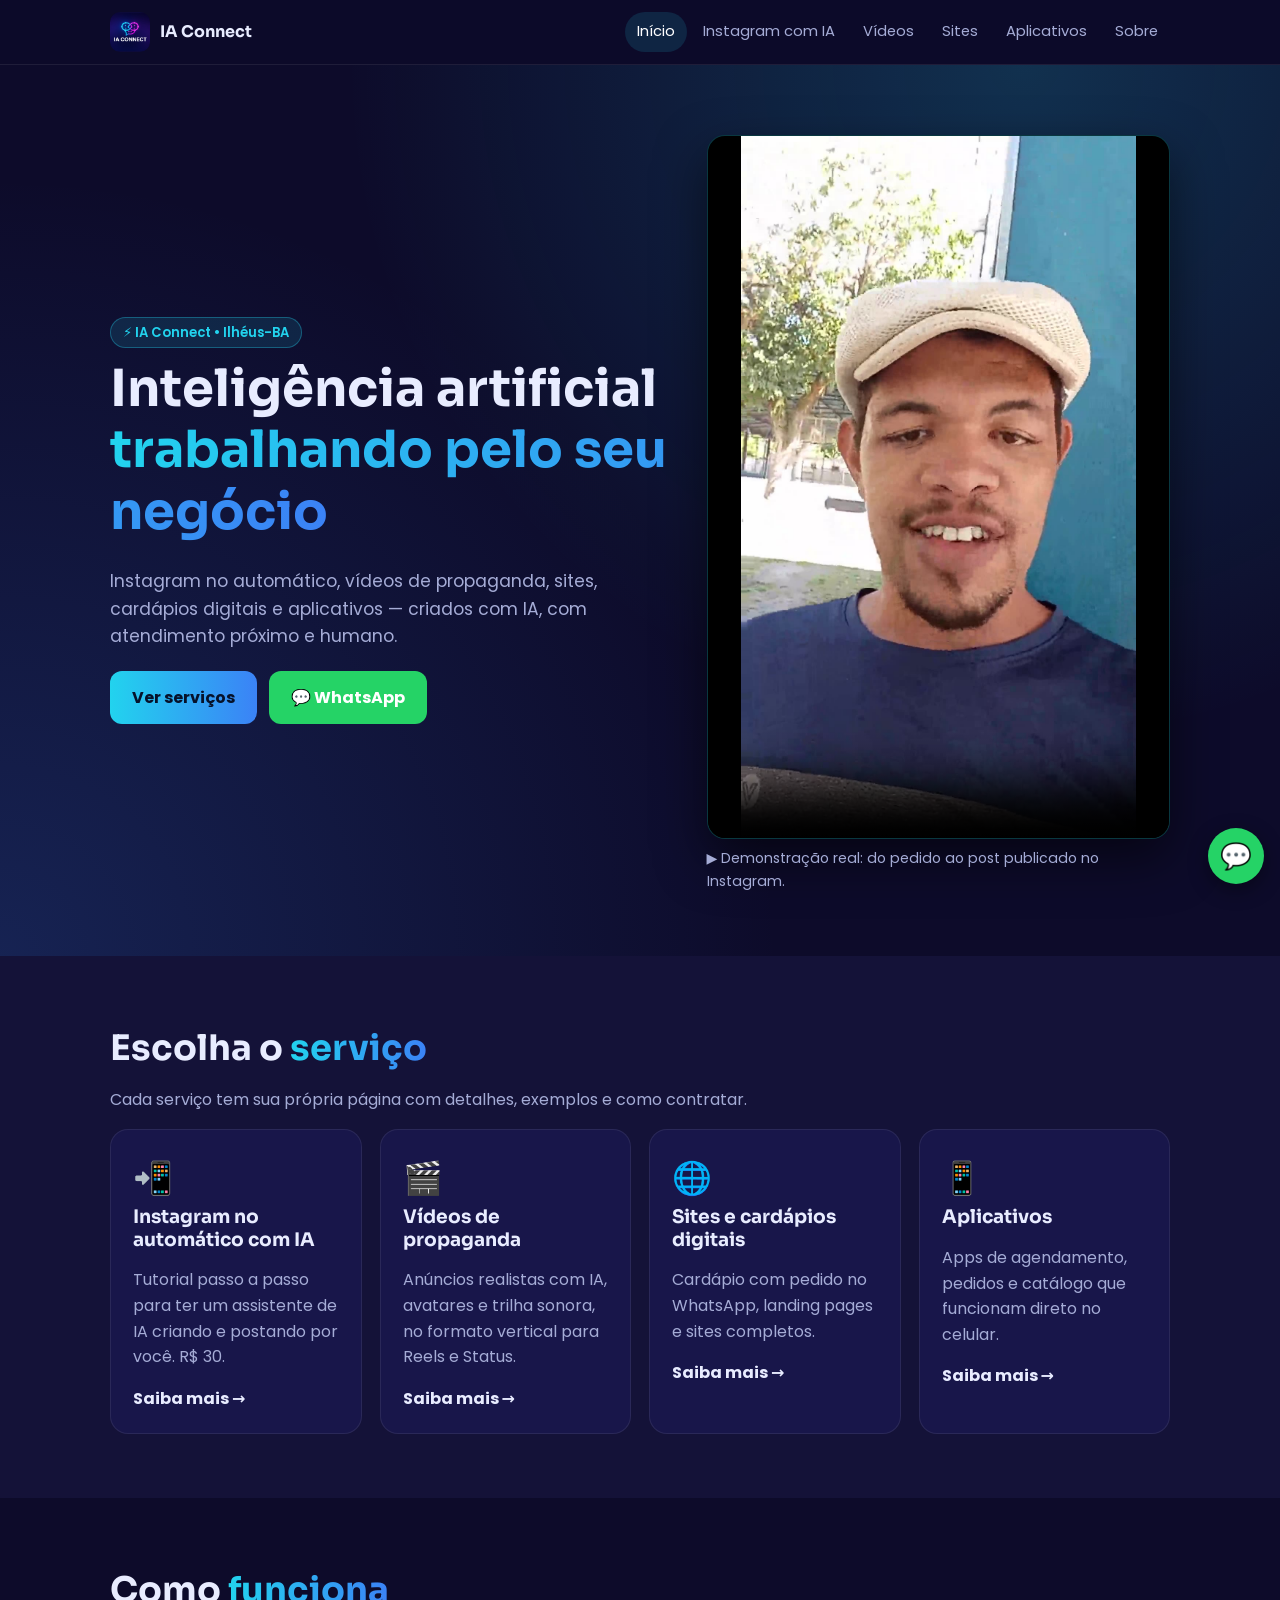
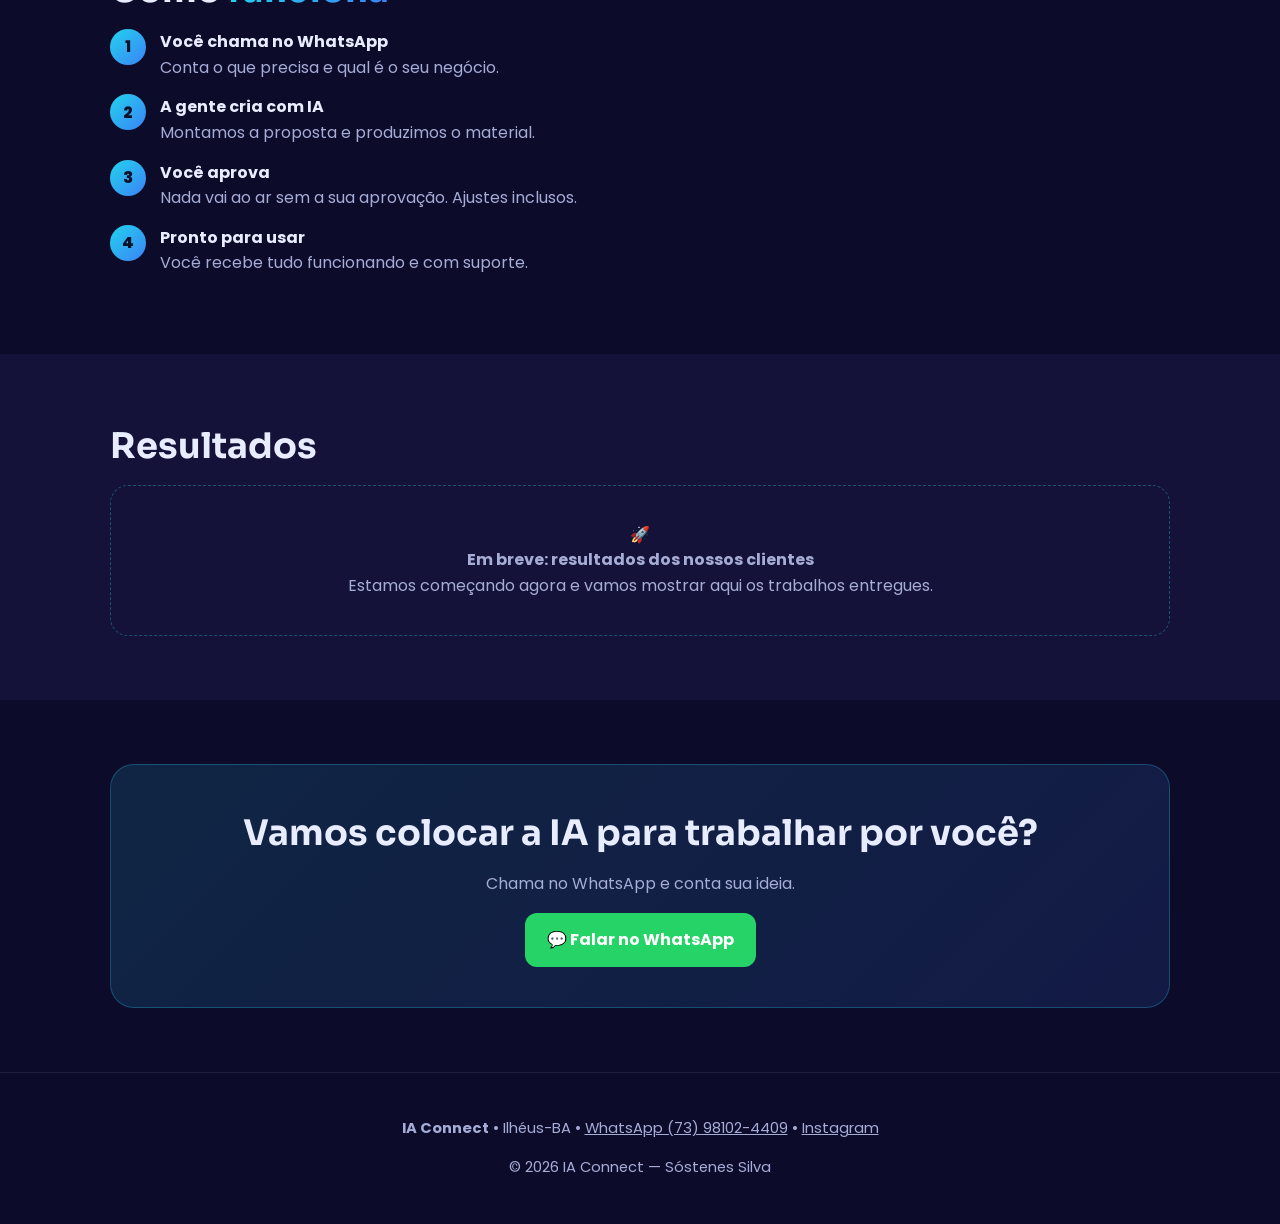
==== index.html @ 1a834c12 "Site IA Connect" ====
<!doctype html><html lang="pt-BR"><head><meta charset="utf-8"><meta name="viewport" content="width=device-width,initial-scale=1">
<title>Inteligência artificial para o seu negócio | IA Connect</title><meta name="description" content="IA Connect: Instagram com IA, vídeos de propaganda, sites, cardápios digitais e aplicativos. Ilhéus-BA."><meta name="theme-color" content="#0d0b2a">
<meta property="og:title" content="Inteligência artificial para o seu negócio | IA Connect"><meta property="og:description" content="IA Connect: Instagram com IA, vídeos de propaganda, sites, cardápios digitais e aplicativos. Ilhéus-BA."><meta property="og:image" content="images/logo.png">
<link rel="icon" href="images/favicon.png"><link rel="preconnect" href="https://fonts.googleapis.com"><link rel="preconnect" href="https://fonts.gstatic.com" crossorigin>
<link href="https://fonts.googleapis.com/css2?family=Poppins:wght@400;600;700;800&family=Sora:wght@600;700;800&display=swap" rel="stylesheet"><link rel="stylesheet" href="style.css"></head><body>
<header><div class="wrap nav"><a class="brand" href="index.html"><img src="images/logo.png" alt="IA Connect">IA Connect</a>
<button class="burger" aria-label="Menu">☰</button><nav class="menu"><a href="index.html">Início</a><a href="instagram-ia.html">Instagram com IA</a><a href="videos-propaganda.html">Vídeos</a><a href="criacao-sites.html">Sites</a><a href="aplicativos.html">Aplicativos</a><a href="sobre.html">Sobre</a></nav></div></header><main>
<section class="hero"><div class="wrap two"><div><span class="tag">⚡ IA Connect • Ilhéus-BA</span>
<h1>Inteligência artificial <span class="grad">trabalhando pelo seu negócio</span></h1>
<p class="lead">Instagram no automático, vídeos de propaganda, sites, cardápios digitais e aplicativos — criados com IA, com atendimento próximo e humano.</p>
<div class="btns"><a class="btn btn-p" href="#servicos">Ver serviços</a><a class="btn btn-w" href="https://wa.me/5573981024409?text=Ol%C3%A1%21%20Vim%20pelo%20site%20da%20IA%20Connect%20e%20quero%20saber%20mais.">💬 WhatsApp</a></div></div>
<div class="reveal"><div class="video"><video controls playsinline preload="metadata" poster="images/poster-demo.jpg"><source src="videos/demo-instagram.mp4" type="video/mp4"></video></div><p class="muted" style="font-size:.88rem;margin-top:8px">▶ Demonstração real: do pedido ao post publicado no Instagram.</p></div></div></section>
<section id="servicos" class="alt"><div class="wrap"><h2>Escolha o <span class="grad">serviço</span></h2><p class="muted">Cada serviço tem sua própria página com detalhes, exemplos e como contratar.</p><div class="grid">
<a class="card reveal" href="instagram-ia.html"><div class="ico">📲</div><h3>Instagram no automático com IA</h3><p class="muted">Tutorial passo a passo para ter um assistente de IA criando e postando por você. R$ 30.</p><b>Saiba mais →</b></a>
<a class="card reveal" href="videos-propaganda.html"><div class="ico">🎬</div><h3>Vídeos de propaganda</h3><p class="muted">Anúncios realistas com IA, avatares e trilha sonora, no formato vertical para Reels e Status.</p><b>Saiba mais →</b></a>
<a class="card reveal" href="criacao-sites.html"><div class="ico">🌐</div><h3>Sites e cardápios digitais</h3><p class="muted">Cardápio com pedido no WhatsApp, landing pages e sites completos.</p><b>Saiba mais →</b></a>
<a class="card reveal" href="aplicativos.html"><div class="ico">📱</div><h3>Aplicativos</h3><p class="muted">Apps de agendamento, pedidos e catálogo que funcionam direto no celular.</p><b>Saiba mais →</b></a>
</div></div></section>
<section><div class="wrap"><h2>Como <span class="grad">funciona</span></h2><div class="steps" style="max-width:640px">
<div class="step reveal"><div><b>Você chama no WhatsApp</b><br><span class="muted">Conta o que precisa e qual é o seu negócio.</span></div></div>
<div class="step reveal"><div><b>A gente cria com IA</b><br><span class="muted">Montamos a proposta e produzimos o material.</span></div></div>
<div class="step reveal"><div><b>Você aprova</b><br><span class="muted">Nada vai ao ar sem a sua aprovação. Ajustes inclusos.</span></div></div>
<div class="step reveal"><div><b>Pronto para usar</b><br><span class="muted">Você recebe tudo funcionando e com suporte.</span></div></div></div></div></section>
<section class="alt"><div class="wrap"><h2>Resultados</h2><div class="placeholder reveal">🚀<br><b>Em breve: resultados dos nossos clientes</b><br>Estamos começando agora e vamos mostrar aqui os trabalhos entregues.</div></div></section>
<section><div class="wrap"><div class="cta reveal"><h2>Vamos colocar a IA para trabalhar por você?</h2><p class="muted">Chama no WhatsApp e conta sua ideia.</p><a class="btn btn-w" href="https://wa.me/5573981024409?text=Ol%C3%A1%21%20Vim%20pelo%20site%20da%20IA%20Connect%20e%20quero%20saber%20mais.">💬 Falar no WhatsApp</a></div></div></section></main><footer><div class="wrap"><p><b>IA Connect</b> • Ilhéus-BA • <a href="https://wa.me/5573981024409?text=Ol%C3%A1%21%20Vim%20pelo%20site%20da%20IA%20Connect.">WhatsApp (73) 98102-4409</a> • <a href="https://www.instagram.com/sostenes_angel/">Instagram</a></p><p>© 2026 IA Connect — Sóstenes Silva</p></div></footer>
<a class="wa-float" href="https://wa.me/5573981024409?text=Ol%C3%A1%21%20Vim%20pelo%20site%20da%20IA%20Connect." aria-label="WhatsApp">💬</a><script src="main.js"></script></body></html>
---- style.css ----
:root{--bg:#0d0b2a;--bg2:#141238;--card:#18164a;--cy:#22d3ee;--bl:#3b82f6;--tx:#e8ecff;--mu:#a5acd6;--wa:#25d366}
*{box-sizing:border-box}html{scroll-behavior:smooth}
body{margin:0;font-family:'Poppins',system-ui,sans-serif;background:var(--bg);color:var(--tx);line-height:1.6}
a{color:var(--cy)}img,video{max-width:100%;display:block}
h1,h2,h3{font-family:'Sora','Poppins',sans-serif;line-height:1.2;margin:.2em 0 .5em}
h1{font-size:clamp(1.9rem,6vw,3.2rem)}h2{font-size:clamp(1.5rem,4.5vw,2.2rem)}
.grad{background:linear-gradient(90deg,var(--cy),var(--bl));-webkit-background-clip:text;background-clip:text;color:transparent}
.wrap{max-width:1100px;margin:auto;padding:0 20px}
header{position:sticky;top:0;z-index:50;background:rgba(13,11,42,.88);backdrop-filter:blur(10px);border-bottom:1px solid #ffffff14}
.nav{display:flex;align-items:center;justify-content:space-between;height:64px}
.brand{display:flex;align-items:center;gap:10px;font-weight:700;color:var(--tx);text-decoration:none;font-family:Sora}
.brand img{width:40px;height:40px;border-radius:10px;object-fit:cover}
.menu{display:flex;gap:4px}.menu a{color:var(--mu);text-decoration:none;padding:8px 12px;border-radius:999px;font-size:.92rem}
.menu a:hover,.menu a.on{color:#fff;background:#22d3ee22}
.burger{display:none;background:none;border:0;color:#fff;font-size:1.7rem;cursor:pointer}
@media(max-width:860px){.burger{display:block}.menu{position:absolute;top:64px;left:0;right:0;flex-direction:column;background:var(--bg2);padding:10px 20px 20px;display:none;border-bottom:1px solid #ffffff1a}.menu.open{display:flex}.menu a{padding:12px}}
section{padding:64px 0}.alt{background:var(--bg2)}
.hero{padding:70px 0 50px;background:radial-gradient(circle at 80% 0,#22d3ee30,transparent 50%),radial-gradient(circle at 0 100%,#3b82f633,transparent 50%)}
.tag{display:inline-block;background:#22d3ee1f;color:var(--cy);border:1px solid #22d3ee55;padding:4px 12px;border-radius:999px;font-size:.82rem;font-weight:600}
.lead{color:var(--mu);font-size:1.08rem;max-width:640px}
.btn{display:inline-flex;align-items:center;justify-content:center;gap:8px;padding:14px 22px;border-radius:12px;font-weight:700;text-decoration:none;border:0;cursor:pointer;font-size:1rem;font-family:inherit}
.btn-p{background:linear-gradient(90deg,var(--cy),var(--bl));color:#06122a}.btn-w{background:var(--wa);color:#fff}.btn-o{border:1px solid #22d3ee77;color:var(--cy);background:transparent}
.btns{display:flex;flex-wrap:wrap;gap:12px;margin-top:20px}.full{width:100%}
.grid{display:grid;gap:18px;grid-template-columns:repeat(auto-fit,minmax(240px,1fr))}
.card{background:var(--card);border:1px solid #ffffff14;border-radius:18px;padding:22px;transition:.25s}
a.card{color:var(--tx);text-decoration:none;display:block}a.card:hover{transform:translateY(-4px);border-color:#22d3ee88;box-shadow:0 10px 30px #22d3ee22}
.ico{font-size:2rem}.muted{color:var(--mu)}.price{font-size:2rem;font-weight:800;color:var(--cy)}
.steps{counter-reset:s}.step{display:flex;gap:14px;align-items:flex-start;margin:14px 0}
.step::before{counter-increment:s;content:counter(s);flex:0 0 36px;height:36px;border-radius:50%;display:grid;place-items:center;font-weight:800;background:linear-gradient(135deg,var(--cy),var(--bl));color:#06122a}
.video{border-radius:18px;overflow:hidden;border:1px solid #22d3ee44;box-shadow:0 20px 50px #0008;background:#000}
.video video{width:100%;max-height:78vh;margin:auto}
.two{display:grid;gap:30px;align-items:center;grid-template-columns:1fr}@media(min-width:860px){.two{grid-template-columns:1.1fr .9fr}}
ul.check{list-style:none;padding:0}ul.check li{padding:6px 0 6px 30px;position:relative}ul.check li::before{content:"✓";position:absolute;left:0;color:var(--cy);font-weight:800}
.pixcode{background:#0a0920;border:1px dashed #22d3ee66;border-radius:10px;padding:12px;font-size:.78rem;word-break:break-all;user-select:all;margin:10px 0}
.qr{width:220px;background:#fff;padding:8px;border-radius:12px;margin:10px auto}
details{background:var(--card);border:1px solid #ffffff14;border-radius:14px;padding:14px 18px;margin:10px 0}summary{cursor:pointer;font-weight:600}
.shot{border-radius:14px;border:1px solid #ffffff22;aspect-ratio:9/16;object-fit:cover;object-position:top;width:100%}
.placeholder{text-align:center;border:1px dashed #22d3ee55;border-radius:18px;padding:36px 20px;color:var(--mu)}
.photo{border-radius:24px;aspect-ratio:4/5;object-fit:cover;width:100%;max-width:420px;border:2px solid #22d3ee66;box-shadow:0 0 40px #22d3ee33}
.cta{text-align:center;background:linear-gradient(135deg,#22d3ee22,#3b82f622);border:1px solid #22d3ee44;border-radius:24px;padding:40px 20px}
footer{border-top:1px solid #ffffff14;padding:30px 0;text-align:center;color:var(--mu);font-size:.92rem}footer a{color:var(--mu)}
.wa-float{position:fixed;right:16px;bottom:16px;width:56px;height:56px;border-radius:50%;background:var(--wa);display:grid;place-items:center;font-size:1.6rem;text-decoration:none;box-shadow:0 6px 20px #0006;z-index:60}
.reveal{opacity:0;transform:translateY(20px);transition:.6s}.reveal.in{opacity:1;transform:none}
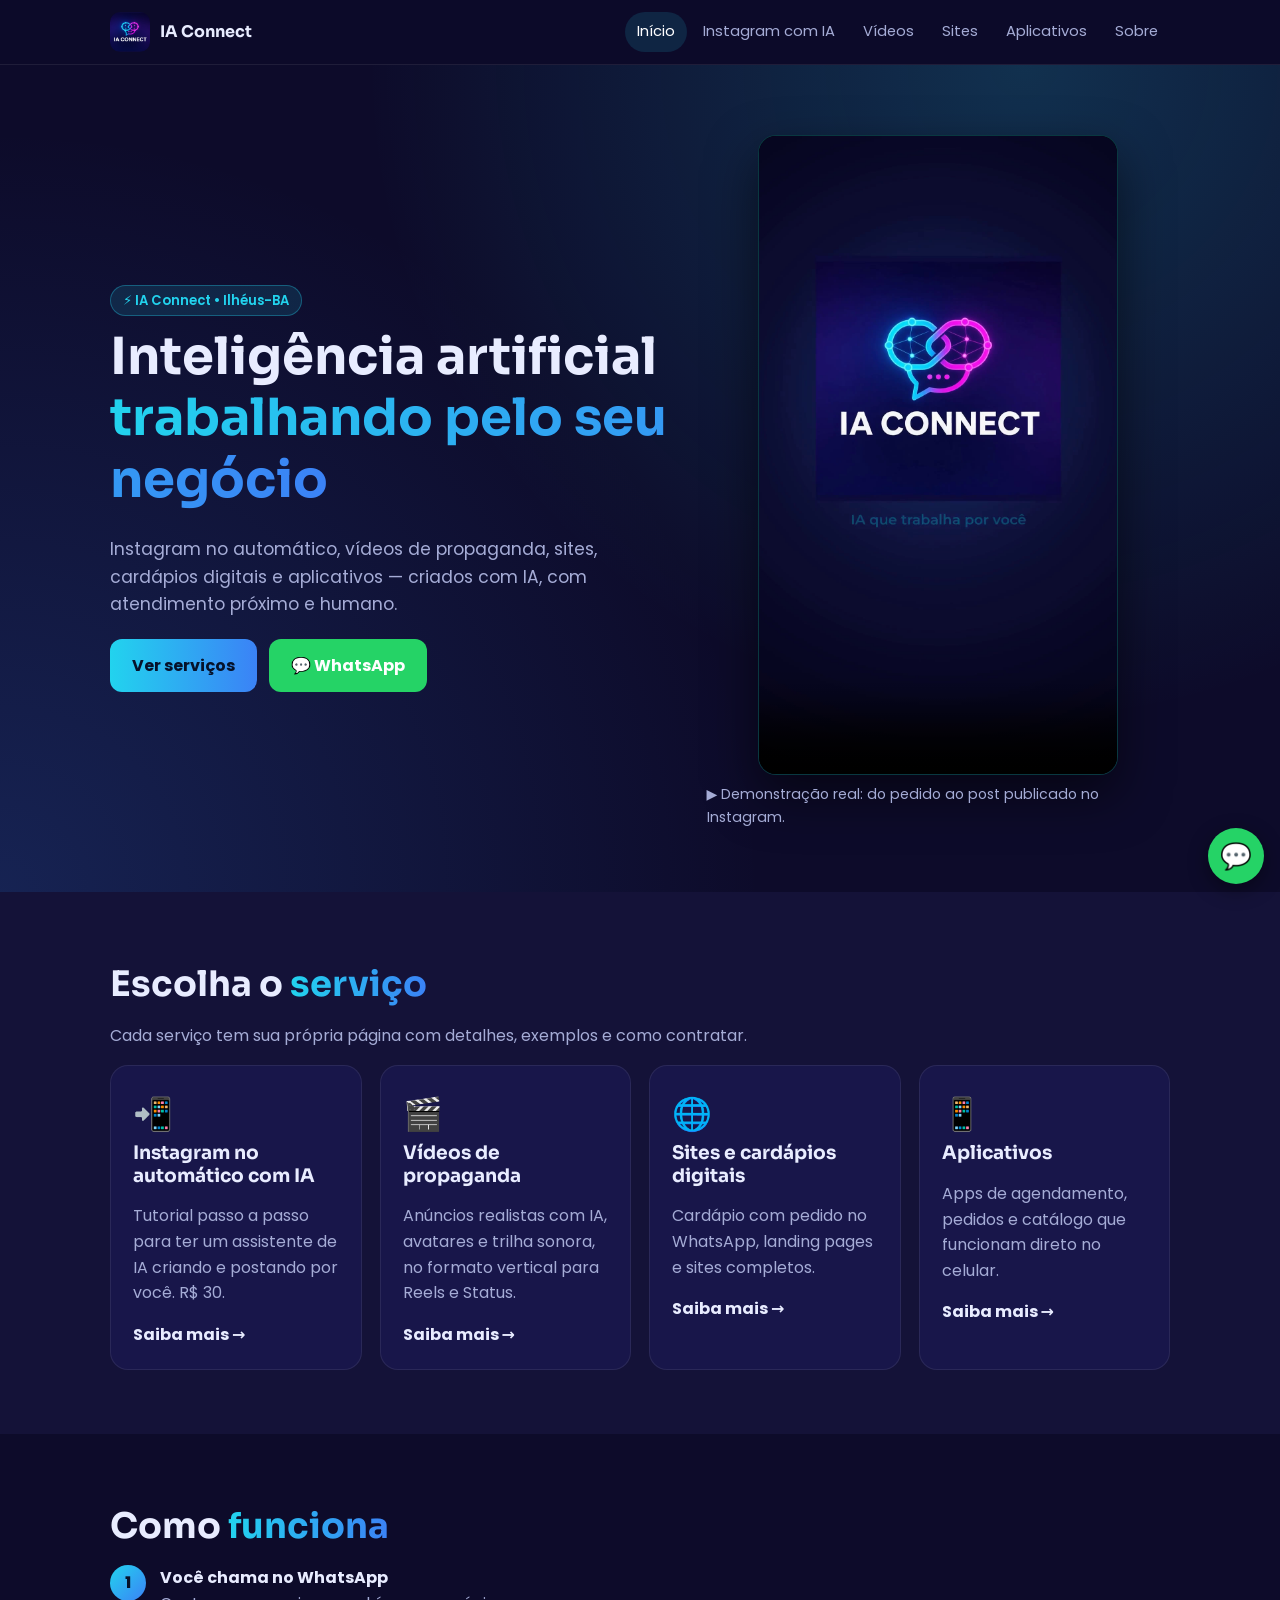
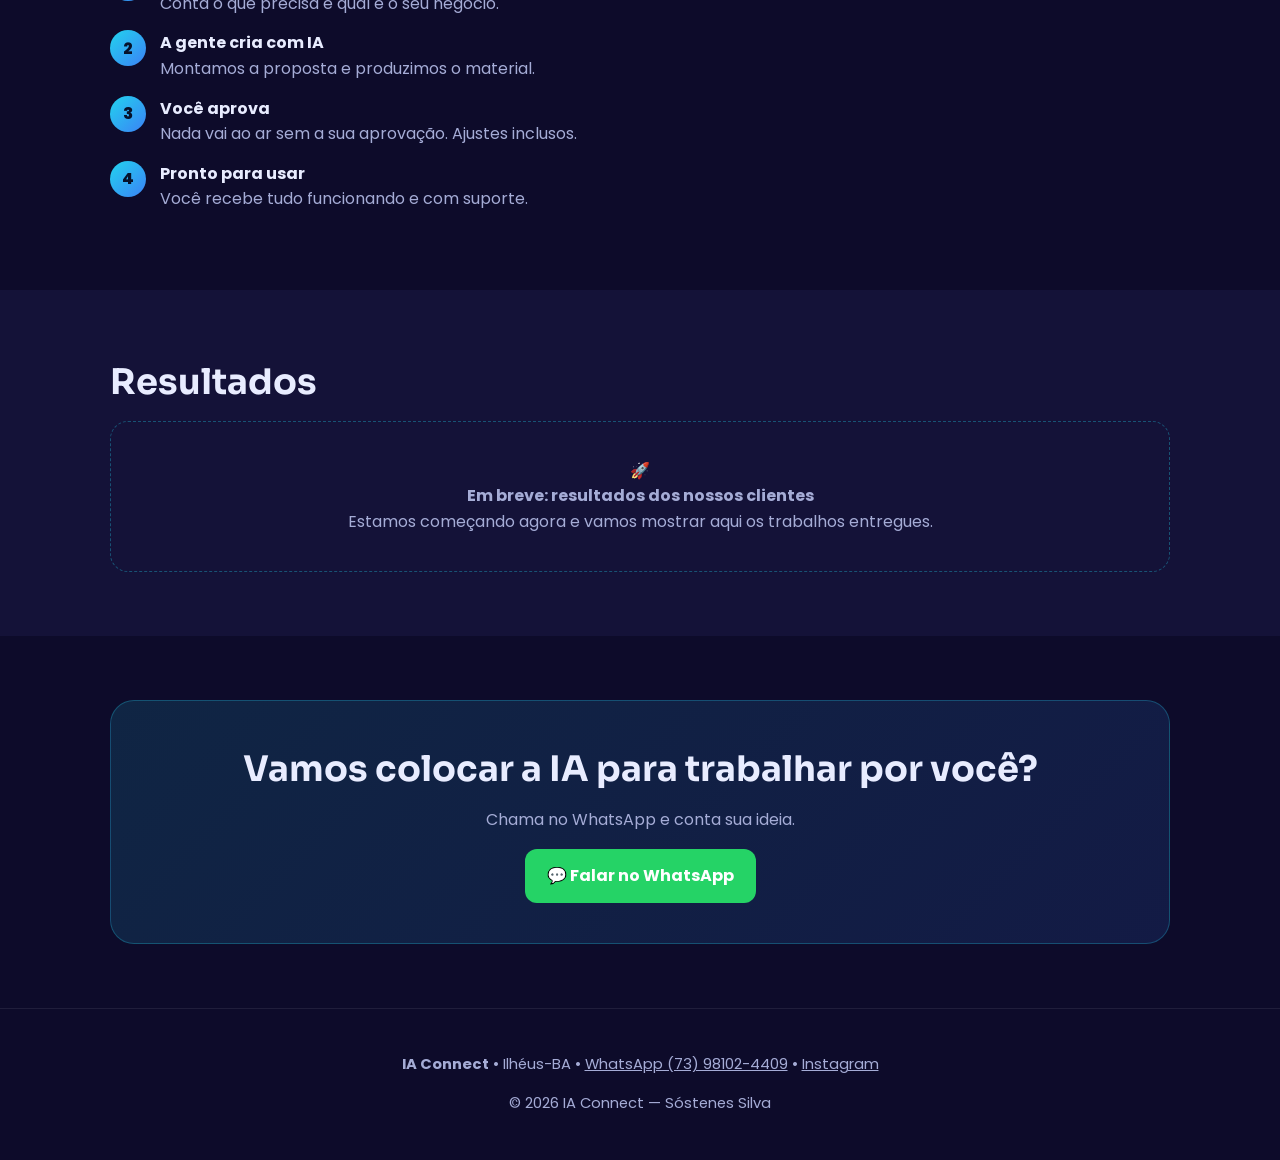
==== commit c2320d16: "Troca vídeo demo pelo promo IA Connect vertical" ====
--- a/index.html
+++ b/index.html
@@ -9,7 +9,7 @@
 <h1>Inteligência artificial <span class="grad">trabalhando pelo seu negócio</span></h1>
 <p class="lead">Instagram no automático, vídeos de propaganda, sites, cardápios digitais e aplicativos — criados com IA, com atendimento próximo e humano.</p>
 <div class="btns"><a class="btn btn-p" href="#servicos">Ver serviços</a><a class="btn btn-w" href="https://wa.me/5573981024409?text=Ol%C3%A1%21%20Vim%20pelo%20site%20da%20IA%20Connect%20e%20quero%20saber%20mais.">💬 WhatsApp</a></div></div>
-<div class="reveal"><div class="video"><video controls playsinline preload="metadata" poster="images/poster-demo.jpg"><source src="videos/demo-instagram.mp4" type="video/mp4"></video></div><p class="muted" style="font-size:.88rem;margin-top:8px">▶ Demonstração real: do pedido ao post publicado no Instagram.</p></div></div></section>
+<div class="reveal"><div class="video video-vertical"><video controls playsinline muted autoplay loop preload="metadata" poster="images/poster-promo.jpg"><source src="videos/iaconnect-promo.mp4" type="video/mp4"></video></div><p class="muted" style="font-size:.88rem;margin-top:8px">▶ Demonstração real: do pedido ao post publicado no Instagram.</p></div></div></section>
 <section id="servicos" class="alt"><div class="wrap"><h2>Escolha o <span class="grad">serviço</span></h2><p class="muted">Cada serviço tem sua própria página com detalhes, exemplos e como contratar.</p><div class="grid">
 <a class="card reveal" href="instagram-ia.html"><div class="ico">📲</div><h3>Instagram no automático com IA</h3><p class="muted">Tutorial passo a passo para ter um assistente de IA criando e postando por você. R$ 30.</p><b>Saiba mais →</b></a>
 <a class="card reveal" href="videos-propaganda.html"><div class="ico">🎬</div><h3>Vídeos de propaganda</h3><p class="muted">Anúncios realistas com IA, avatares e trilha sonora, no formato vertical para Reels e Status.</p><b>Saiba mais →</b></a>
--- a/style.css
+++ b/style.css
@@ -41,3 +41,5 @@
 footer{border-top:1px solid #ffffff14;padding:30px 0;text-align:center;color:var(--mu);font-size:.92rem}footer a{color:var(--mu)}
 .wa-float{position:fixed;right:16px;bottom:16px;width:56px;height:56px;border-radius:50%;background:var(--wa);display:grid;place-items:center;font-size:1.6rem;text-decoration:none;box-shadow:0 6px 20px #0006;z-index:60}
 .reveal{opacity:0;transform:translateY(20px);transition:.6s}.reveal.in{opacity:1;transform:none}
+.video.video-vertical{max-width:360px;margin:0 auto;aspect-ratio:9/16}
+.video.video-vertical video{width:100%;height:100%;object-fit:cover;display:block}
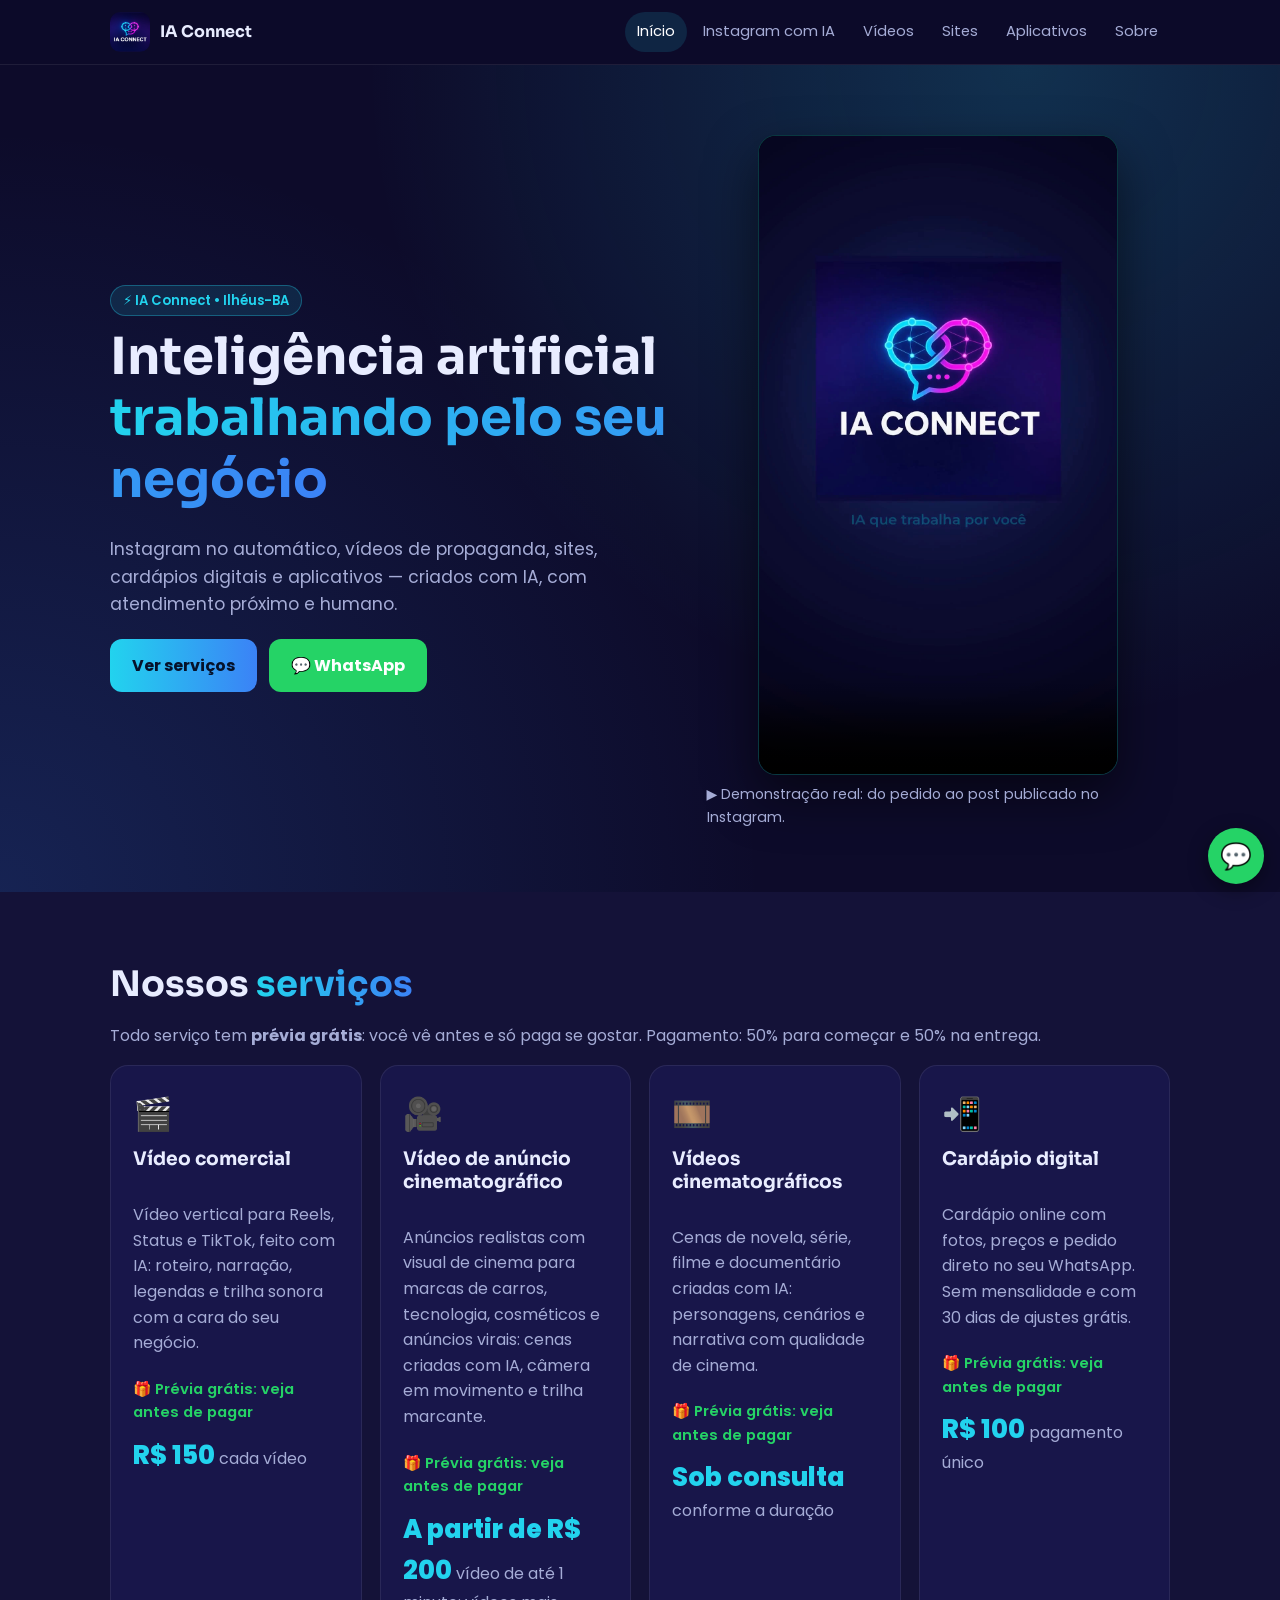
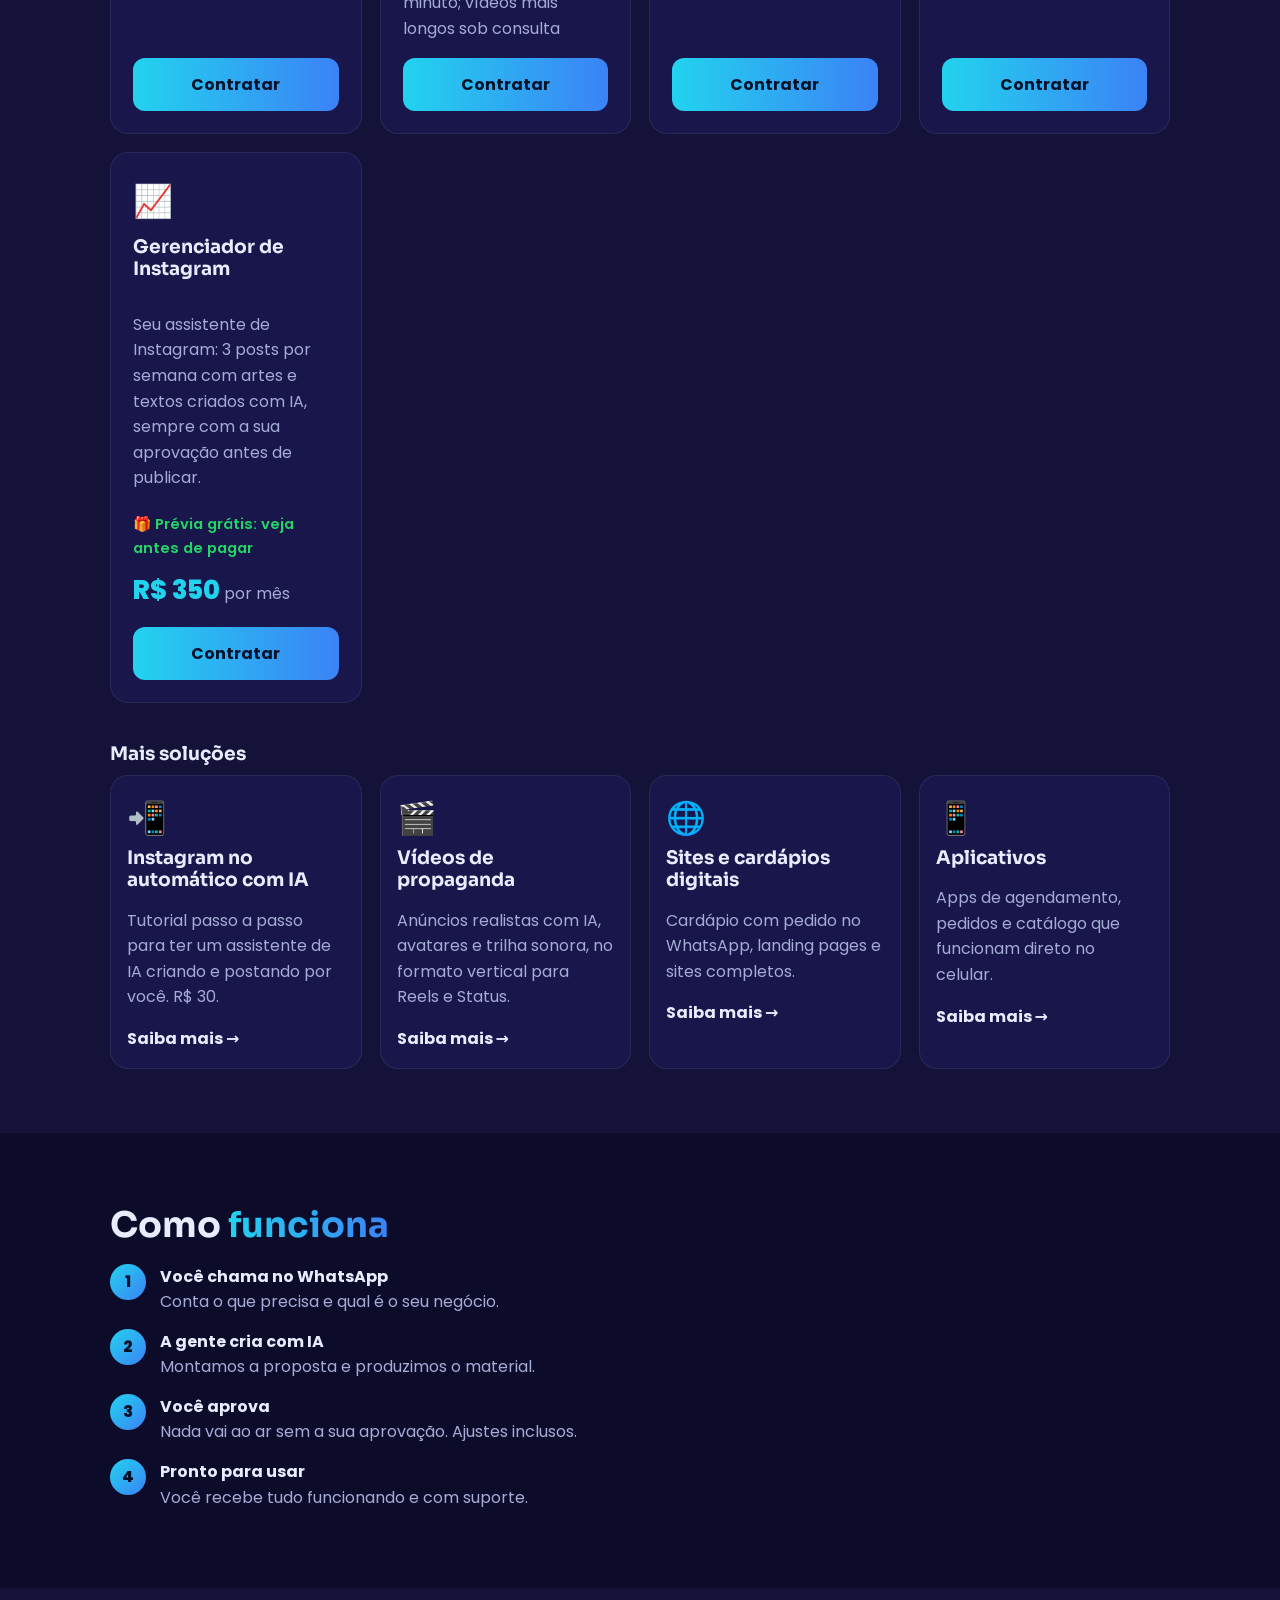
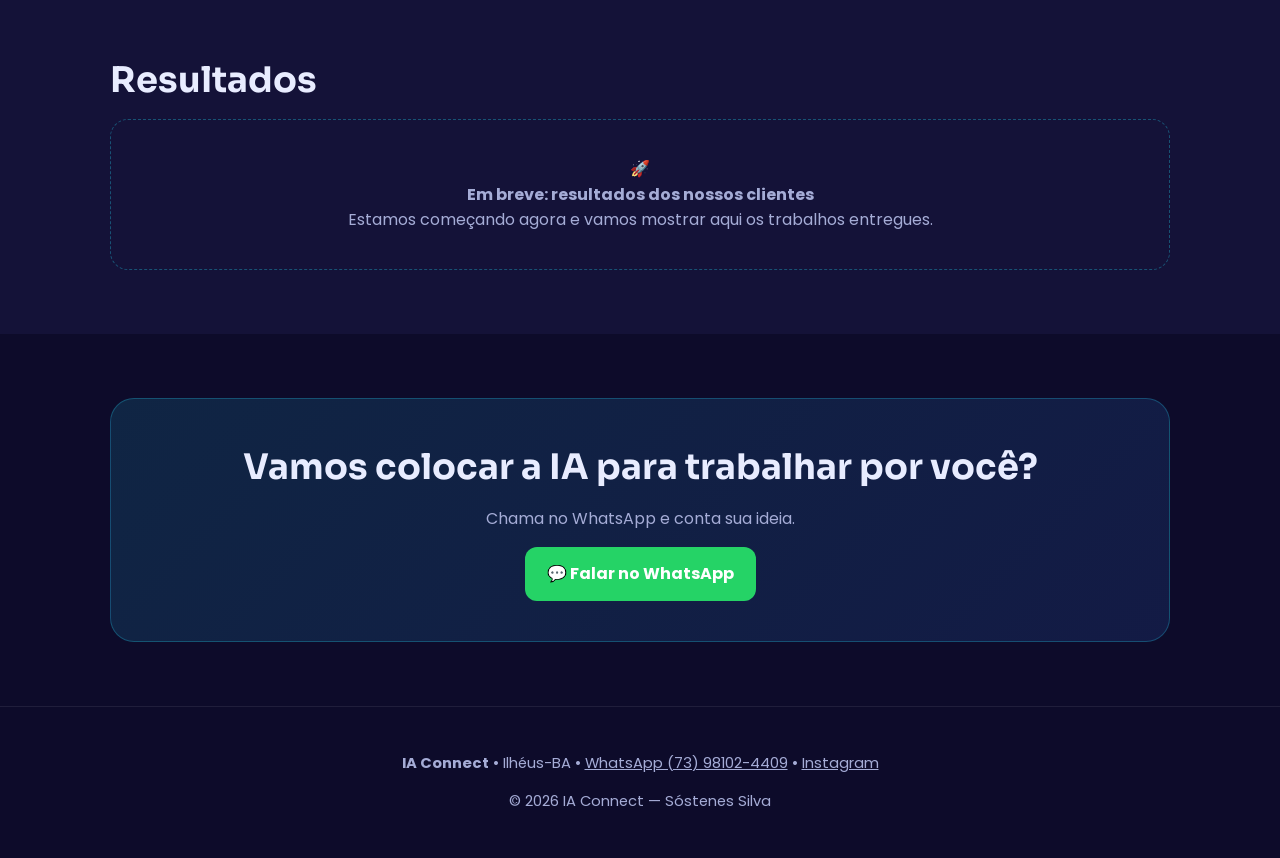
==== commit ce6fd11a: "Serviços com Contratar, pedido no WhatsApp e Pix 50%" ====
--- a/index.html
+++ b/index.html
@@ -10,7 +10,8 @@
 <p class="lead">Instagram no automático, vídeos de propaganda, sites, cardápios digitais e aplicativos — criados com IA, com atendimento próximo e humano.</p>
 <div class="btns"><a class="btn btn-p" href="#servicos">Ver serviços</a><a class="btn btn-w" href="https://wa.me/5573981024409?text=Ol%C3%A1%21%20Vim%20pelo%20site%20da%20IA%20Connect%20e%20quero%20saber%20mais.">💬 WhatsApp</a></div></div>
 <div class="reveal"><div class="video video-vertical"><video controls playsinline muted autoplay loop preload="metadata" poster="images/poster-promo.jpg"><source src="videos/iaconnect-promo.mp4" type="video/mp4"></video></div><p class="muted" style="font-size:.88rem;margin-top:8px">▶ Demonstração real: do pedido ao post publicado no Instagram.</p></div></div></section>
-<section id="servicos" class="alt"><div class="wrap"><h2>Escolha o <span class="grad">serviço</span></h2><p class="muted">Cada serviço tem sua própria página com detalhes, exemplos e como contratar.</p><div class="grid">
+<section id="servicos" class="alt"><div class="wrap"><h2>Nossos <span class="grad">serviços</span></h2><p class="muted">Todo serviço tem <b>prévia grátis</b>: você vê antes e só paga se gostar. Pagamento: 50% para começar e 50% na entrega.</p><div class="grid"><div class="card svc reveal"><div class="ico">🎬</div><h3>Vídeo comercial</h3><p class="muted">Vídeo vertical para Reels, Status e TikTok, feito com IA: roteiro, narração, legendas e trilha sonora com a cara do seu negócio.</p><p class="pv">🎁 Prévia grátis: veja antes de pagar</p><div class="pr"><b class="price">R$ 150</b> <span class="muted">cada vídeo</span></div><button class="btn btn-p full" data-svc="video">Contratar</button></div><div class="card svc reveal"><div class="ico">🎥</div><h3>Vídeo de anúncio cinematográfico</h3><p class="muted">Anúncios realistas com visual de cinema para marcas de carros, tecnologia, cosméticos e anúncios virais: cenas criadas com IA, câmera em movimento e trilha marcante.</p><p class="pv">🎁 Prévia grátis: veja antes de pagar</p><div class="pr"><b class="price">A partir de R$ 200</b> <span class="muted">vídeo de até 1 minuto; vídeos mais longos sob consulta</span></div><button class="btn btn-p full" data-svc="cinema">Contratar</button></div><div class="card svc reveal"><div class="ico">🎞️</div><h3>Vídeos cinematográficos</h3><p class="muted">Cenas de novela, série, filme e documentário criadas com IA: personagens, cenários e narrativa com qualidade de cinema.</p><p class="pv">🎁 Prévia grátis: veja antes de pagar</p><div class="pr"><b class="price">Sob consulta</b> <span class="muted">conforme a duração</span></div><button class="btn btn-p full" data-svc="filme">Contratar</button></div><div class="card svc reveal"><div class="ico">📲</div><h3>Cardápio digital</h3><p class="muted">Cardápio online com fotos, preços e pedido direto no seu WhatsApp. Sem mensalidade e com 30 dias de ajustes grátis.</p><p class="pv">🎁 Prévia grátis: veja antes de pagar</p><div class="pr"><b class="price">R$ 100</b> <span class="muted">pagamento único</span></div><button class="btn btn-p full" data-svc="cardapio">Contratar</button></div><div class="card svc reveal"><div class="ico">📈</div><h3>Gerenciador de Instagram</h3><p class="muted">Seu assistente de Instagram: 3 posts por semana com artes e textos criados com IA, sempre com a sua aprovação antes de publicar.</p><p class="pv">🎁 Prévia grátis: veja antes de pagar</p><div class="pr"><b class="price">R$ 350</b> <span class="muted">por mês</span></div><button class="btn btn-p full" data-svc="insta">Contratar</button></div></div>
+<h3 style="margin-top:40px">Mais soluções</h3><div class="grid mini">
 <a class="card reveal" href="instagram-ia.html"><div class="ico">📲</div><h3>Instagram no automático com IA</h3><p class="muted">Tutorial passo a passo para ter um assistente de IA criando e postando por você. R$ 30.</p><b>Saiba mais →</b></a>
 <a class="card reveal" href="videos-propaganda.html"><div class="ico">🎬</div><h3>Vídeos de propaganda</h3><p class="muted">Anúncios realistas com IA, avatares e trilha sonora, no formato vertical para Reels e Status.</p><b>Saiba mais →</b></a>
 <a class="card reveal" href="criacao-sites.html"><div class="ico">🌐</div><h3>Sites e cardápios digitais</h3><p class="muted">Cardápio com pedido no WhatsApp, landing pages e sites completos.</p><b>Saiba mais →</b></a>
@@ -23,4 +24,10 @@
 <div class="step reveal"><div><b>Pronto para usar</b><br><span class="muted">Você recebe tudo funcionando e com suporte.</span></div></div></div></div></section>
 <section class="alt"><div class="wrap"><h2>Resultados</h2><div class="placeholder reveal">🚀<br><b>Em breve: resultados dos nossos clientes</b><br>Estamos começando agora e vamos mostrar aqui os trabalhos entregues.</div></div></section>
 <section><div class="wrap"><div class="cta reveal"><h2>Vamos colocar a IA para trabalhar por você?</h2><p class="muted">Chama no WhatsApp e conta sua ideia.</p><a class="btn btn-w" href="https://wa.me/5573981024409?text=Ol%C3%A1%21%20Vim%20pelo%20site%20da%20IA%20Connect%20e%20quero%20saber%20mais.">💬 Falar no WhatsApp</a></div></div></section></main><footer><div class="wrap"><p><b>IA Connect</b> • Ilhéus-BA • <a href="https://wa.me/5573981024409?text=Ol%C3%A1%21%20Vim%20pelo%20site%20da%20IA%20Connect.">WhatsApp (73) 98102-4409</a> • <a href="https://www.instagram.com/sostenes_angel/">Instagram</a></p><p>© 2026 IA Connect — Sóstenes Silva</p></div></footer>
-<a class="wa-float" href="https://wa.me/5573981024409?text=Ol%C3%A1%21%20Vim%20pelo%20site%20da%20IA%20Connect." aria-label="WhatsApp">💬</a><script src="main.js"></script></body></html>+<a class="wa-float" href="https://wa.me/5573981024409?text=Ol%C3%A1%21%20Vim%20pelo%20site%20da%20IA%20Connect." aria-label="WhatsApp">💬</a><div id="mdl" class="mdl" hidden><div class="mbox"><button class="x" aria-label="Fechar">✕</button>
+<span class="tag">Contratar</span><h2 id="mN"></h2><p>Valor total: <b class="price" id="mP" style="font-size:1.5rem"></b></p>
+<div class="info">💳 <b>Como funciona o pagamento:</b> 50% antes de começar o serviço e 50% depois que você receber o serviço pronto. Antes disso, você recebe uma <b>prévia grátis</b>.</div>
+<form id="fm"><label>Seu nome<input name="nome" required></label><label>Nome da empresa<input name="empresa" required></label><label>Cidade / localidade<input name="cidade" required placeholder="Ex.: Ilhéus-BA"></label><label>WhatsApp<input name="whats" type="tel" required placeholder="(73) 9...."></label><label>Descreva o que você deseja<textarea name="desc" rows="3" required></textarea></label>
+<button class="btn btn-w full" type="submit">💬 Enviar pedido no WhatsApp</button></form>
+<div class="pixbox"><h3>Pix para a entrada (50%)</h3><p class="muted" id="mH"></p><img class="qr" id="mQ" alt="QR Code Pix"><div class="pixcode" id="mC"></div><button class="btn btn-o full" id="cp" type="button">📋 Copiar código Pix</button><p class="muted" style="font-size:.85rem">Chave Pix: celular (73) 98102-4409 • Sóstenes Silva</p></div></div></div>
+<script>const SV={"video": {"n": "Vídeo comercial", "p": "R$ 150 cada vídeo", "h": "R$ 75,00", "pix": "00020126360014br.gov.bcb.pix0114+5573981024409520400005303986540575.005802BR5914SOSTENES SILVA6006ILHEUS62120508IACVIDEO63047F5B", "qr": "images/pix-video.png"}, "cinema": {"n": "Vídeo de anúncio cinematográfico", "p": "A partir de R$ 200 vídeo de até 1 minuto; vídeos mais longos sob consulta", "h": "R$ 100,00", "pix": "00020126360014br.gov.bcb.pix0114+55739810244095204000053039865406100.005802BR5914SOSTENES SILVA6006ILHEUS62140510IACANUNCIO6304B28B", "qr": "images/pix-cinema.png"}, "filme": {"n": "Vídeos cinematográficos", "p": "Sob consulta conforme a duração", "h": null, "pix": "00020126360014br.gov.bcb.pix0114+55739810244095204000053039865802BR5914SOSTENES SILVA6006ILHEUS62120508IACFILME630472AE", "qr": "images/pix-filme.png"}, "cardapio": {"n": "Cardápio digital", "p": "R$ 100 pagamento único", "h": "R$ 50,00", "pix": "00020126360014br.gov.bcb.pix0114+5573981024409520400005303986540550.005802BR5914SOSTENES SILVA6006ILHEUS62150511IACCARDAPIO63047DAA", "qr": "images/pix-cardapio.png"}, "insta": {"n": "Gerenciador de Instagram", "p": "R$ 350 por mês", "h": "R$ 175,00", "pix": "00020126360014br.gov.bcb.pix0114+55739810244095204000053039865406175.005802BR5914SOSTENES SILVA6006ILHEUS62120508IACINSTA6304C390", "qr": "images/pix-insta.png"}};</script><script src="main.js"></script></body></html>
--- a/style.css
+++ b/style.css
@@ -43,3 +43,12 @@
 .reveal{opacity:0;transform:translateY(20px);transition:.6s}.reveal.in{opacity:1;transform:none}
 .video.video-vertical{max-width:360px;margin:0 auto;aspect-ratio:9/16}
 .video.video-vertical video{width:100%;height:100%;object-fit:cover;display:block}
+.svc{display:flex;flex-direction:column;gap:6px}.svc .btn{margin-top:auto}.pv{color:var(--wa);font-weight:600;font-size:.92rem;margin:0}.pr{margin:4px 0 10px}.pr .price{font-size:1.6rem}
+.mini .card{padding:16px}
+.mdl{position:fixed;inset:0;z-index:100;background:#000b;display:flex;align-items:flex-end;justify-content:center;backdrop-filter:blur(4px)}.mdl[hidden]{display:none}
+.mbox{position:relative;background:var(--bg2);border:1px solid #22d3ee44;border-radius:22px 22px 0 0;padding:24px 20px;width:100%;max-width:520px;max-height:92vh;overflow:auto}
+@media(min-width:600px){.mdl{align-items:center}.mbox{border-radius:22px}}
+.x{position:absolute;top:12px;right:12px;background:#ffffff14;border:0;color:#fff;width:36px;height:36px;border-radius:50%;font-size:1rem;cursor:pointer}
+.info{background:#22d3ee14;border:1px solid #22d3ee44;border-radius:12px;padding:12px;font-size:.92rem;margin:10px 0 16px}
+#fm label{display:block;font-size:.88rem;color:var(--mu);margin-bottom:10px}#fm input,#fm textarea{width:100%;margin-top:4px;padding:12px;border-radius:10px;border:1px solid #ffffff22;background:#0a0920;color:var(--tx);font:inherit}
+#fm input:focus,#fm textarea:focus{outline:2px solid var(--cy)}.pixbox{margin-top:22px;text-align:center;border-top:1px solid #ffffff14;padding-top:16px}
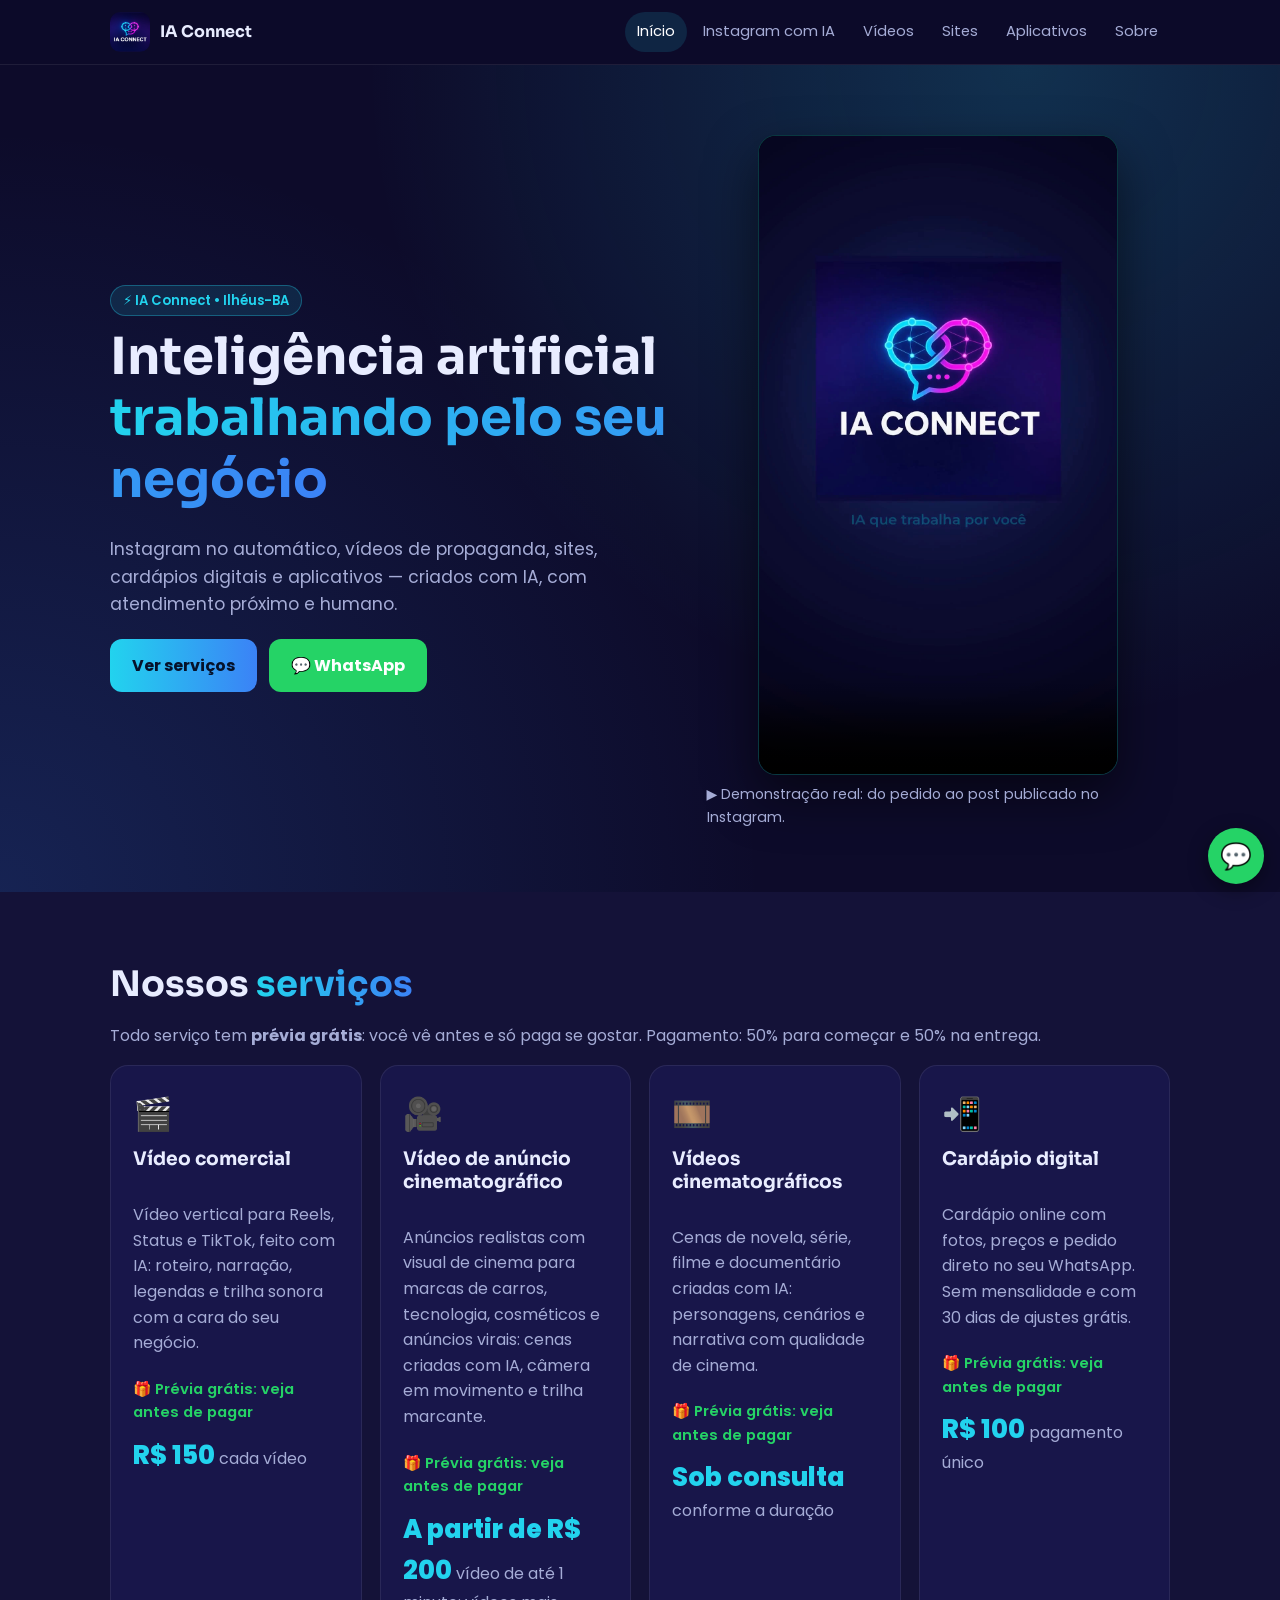
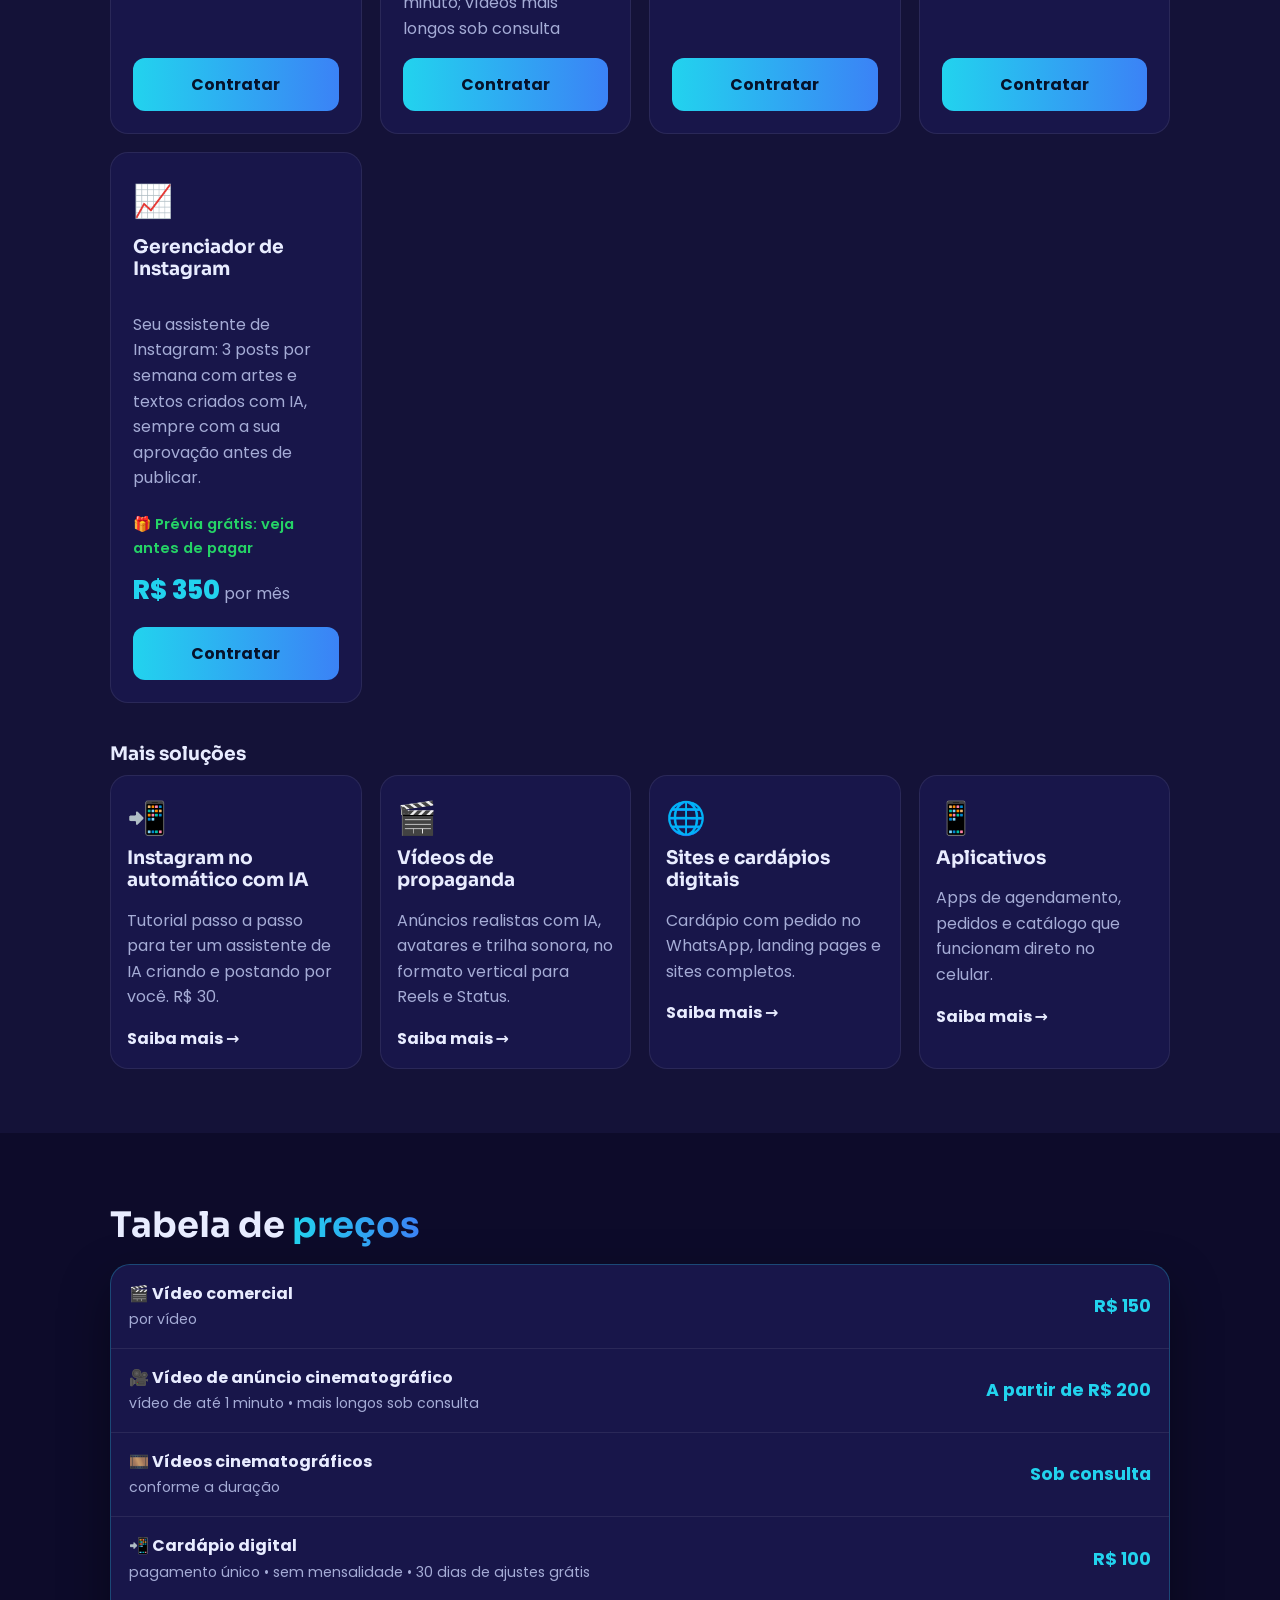
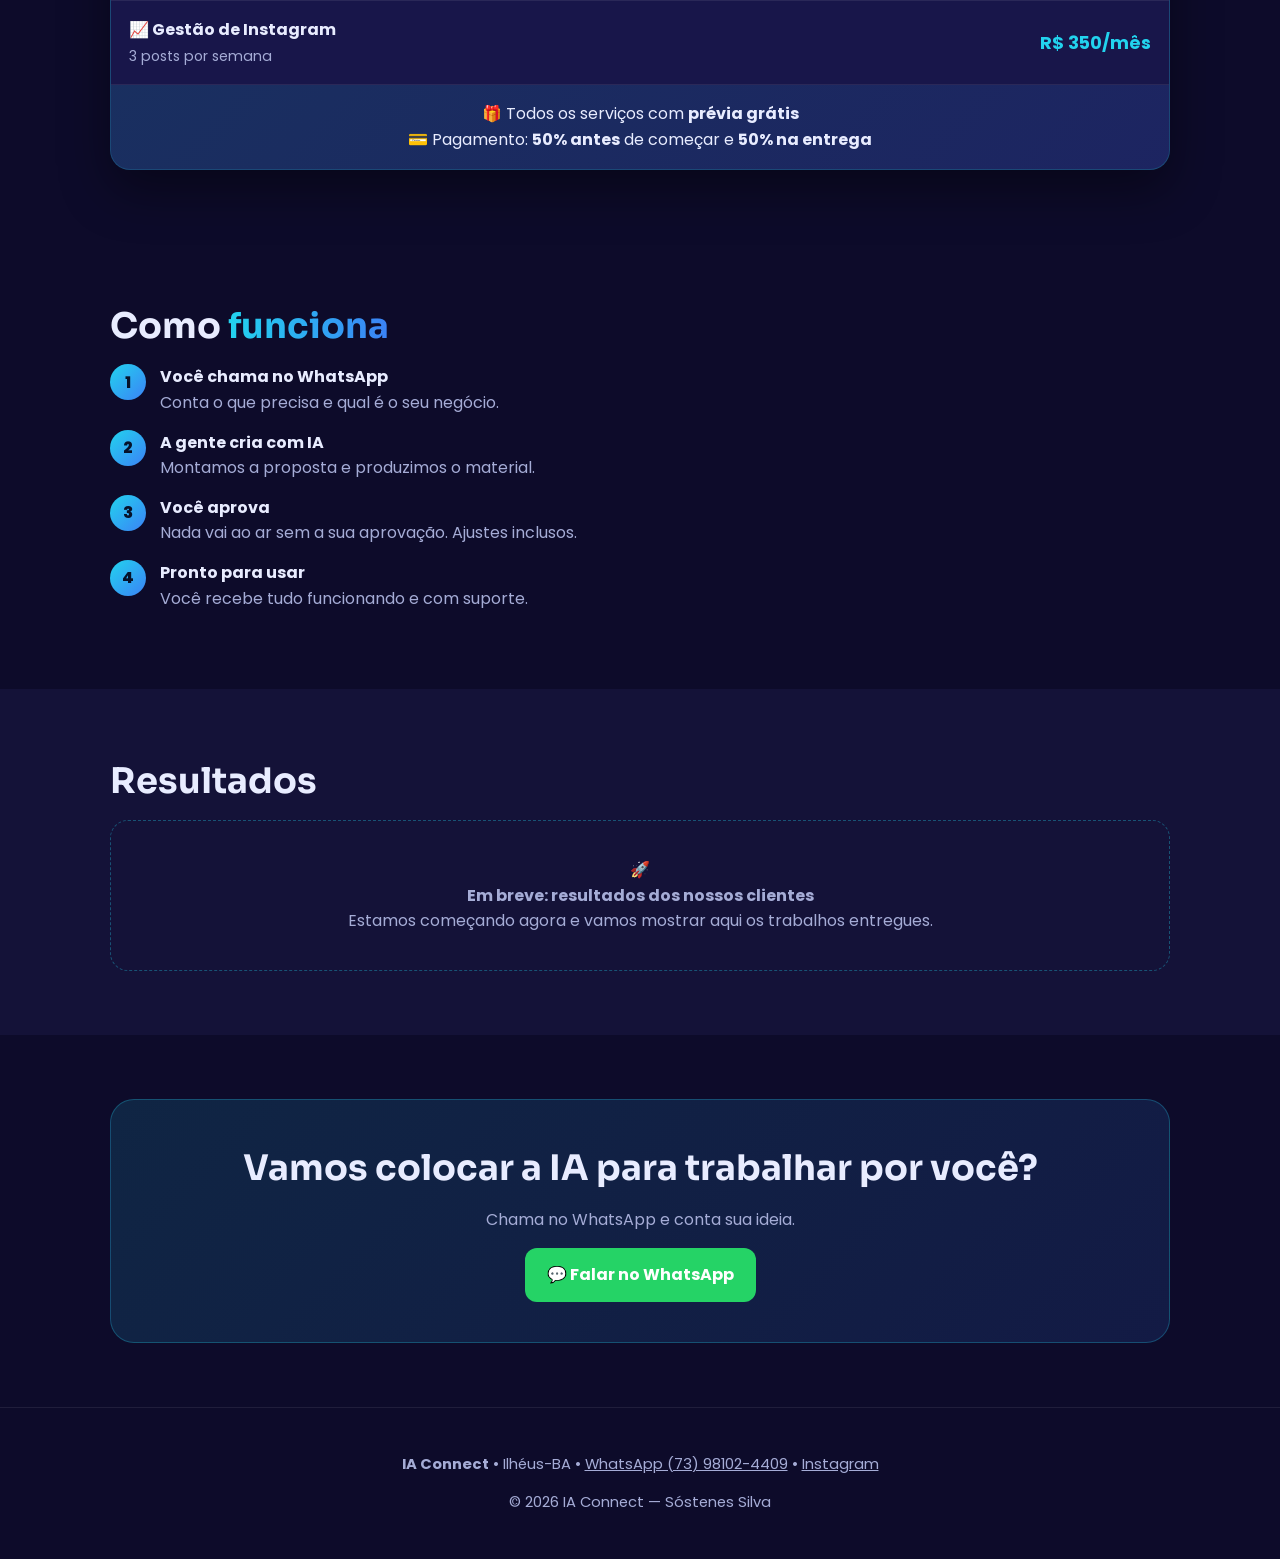
==== commit 27ecd178: "Tabela de preços" ====
--- a/index.html
+++ b/index.html
@@ -17,7 +17,7 @@
 <a class="card reveal" href="criacao-sites.html"><div class="ico">🌐</div><h3>Sites e cardápios digitais</h3><p class="muted">Cardápio com pedido no WhatsApp, landing pages e sites completos.</p><b>Saiba mais →</b></a>
 <a class="card reveal" href="aplicativos.html"><div class="ico">📱</div><h3>Aplicativos</h3><p class="muted">Apps de agendamento, pedidos e catálogo que funcionam direto no celular.</p><b>Saiba mais →</b></a>
 </div></div></section>
-<section><div class="wrap"><h2>Como <span class="grad">funciona</span></h2><div class="steps" style="max-width:640px">
+<section id="precos"><div class="wrap"><h2>Tabela de <span class="grad">preços</span></h2><div class="ptable reveal"><div class="trow"><div><b>🎬 Vídeo comercial</b><br><span class="muted">por vídeo</span></div><b class="tp">R$ 150</b></div><div class="trow"><div><b>🎥 Vídeo de anúncio cinematográfico</b><br><span class="muted">vídeo de até 1 minuto • mais longos sob consulta</span></div><b class="tp">A partir de R$ 200</b></div><div class="trow"><div><b>🎞️ Vídeos cinematográficos</b><br><span class="muted">conforme a duração</span></div><b class="tp">Sob consulta</b></div><div class="trow"><div><b>📲 Cardápio digital</b><br><span class="muted">pagamento único • sem mensalidade • 30 dias de ajustes grátis</span></div><b class="tp">R$ 100</b></div><div class="trow"><div><b>📈 Gestão de Instagram</b><br><span class="muted">3 posts por semana</span></div><b class="tp">R$ 350/mês</b></div><div class="tfoot">🎁 Todos os serviços com <b>prévia grátis</b><br>💳 Pagamento: <b>50% antes</b> de começar e <b>50% na entrega</b></div></div></div></section><section><div class="wrap"><h2>Como <span class="grad">funciona</span></h2><div class="steps" style="max-width:640px">
 <div class="step reveal"><div><b>Você chama no WhatsApp</b><br><span class="muted">Conta o que precisa e qual é o seu negócio.</span></div></div>
 <div class="step reveal"><div><b>A gente cria com IA</b><br><span class="muted">Montamos a proposta e produzimos o material.</span></div></div>
 <div class="step reveal"><div><b>Você aprova</b><br><span class="muted">Nada vai ao ar sem a sua aprovação. Ajustes inclusos.</span></div></div>
--- a/style.css
+++ b/style.css
@@ -52,3 +52,6 @@
 .info{background:#22d3ee14;border:1px solid #22d3ee44;border-radius:12px;padding:12px;font-size:.92rem;margin:10px 0 16px}
 #fm label{display:block;font-size:.88rem;color:var(--mu);margin-bottom:10px}#fm input,#fm textarea{width:100%;margin-top:4px;padding:12px;border-radius:10px;border:1px solid #ffffff22;background:#0a0920;color:var(--tx);font:inherit}
 #fm input:focus,#fm textarea:focus{outline:2px solid var(--cy)}.pixbox{margin-top:22px;text-align:center;border-top:1px solid #ffffff14;padding-top:16px}
+.ptable{background:var(--card);border:1px solid #22d3ee44;border-radius:20px;overflow:hidden;box-shadow:0 20px 50px #0006}
+.trow{display:flex;justify-content:space-between;align-items:center;gap:14px;padding:16px 18px;border-bottom:1px solid #ffffff14}.trow .muted{font-size:.88em}
+.tp{color:var(--cy);font-size:1.1rem;text-align:right;white-space:nowrap}.tfoot{padding:16px 18px;background:linear-gradient(135deg,#22d3ee22,#3b82f622);text-align:center}
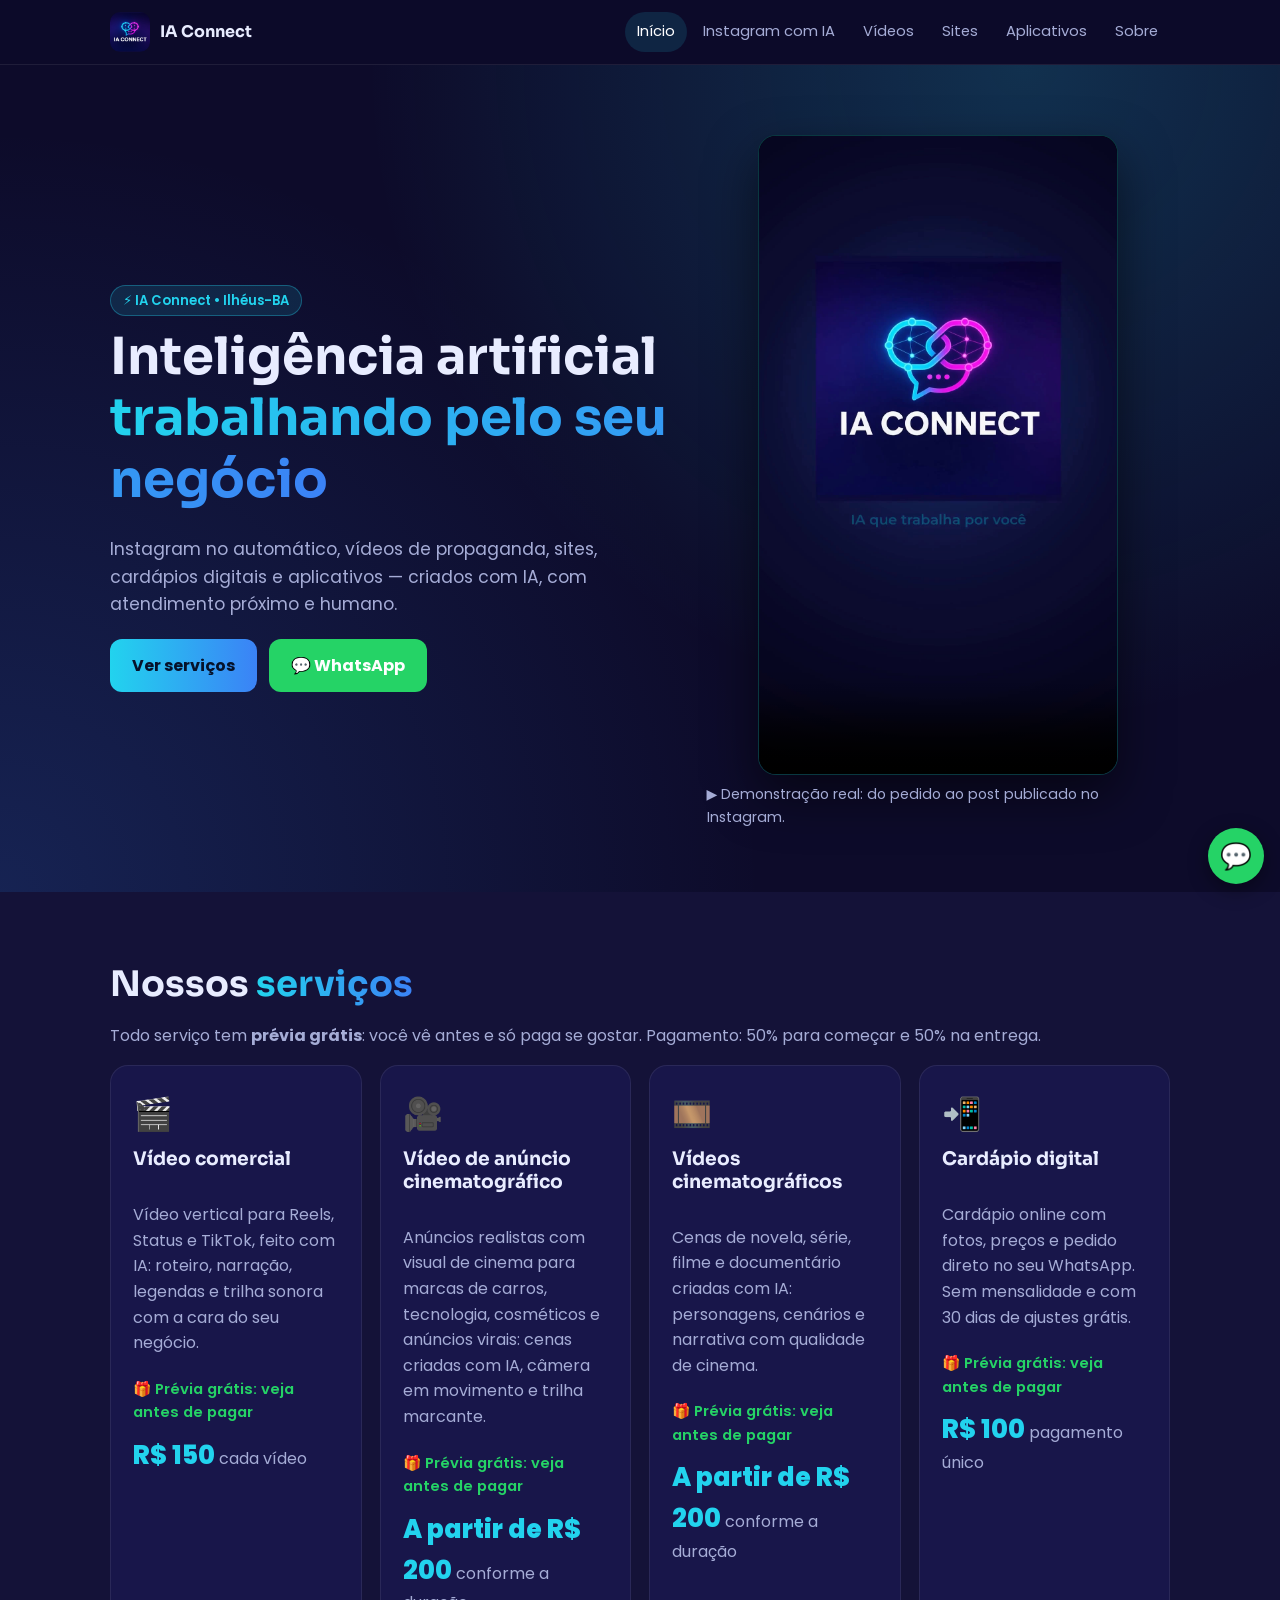
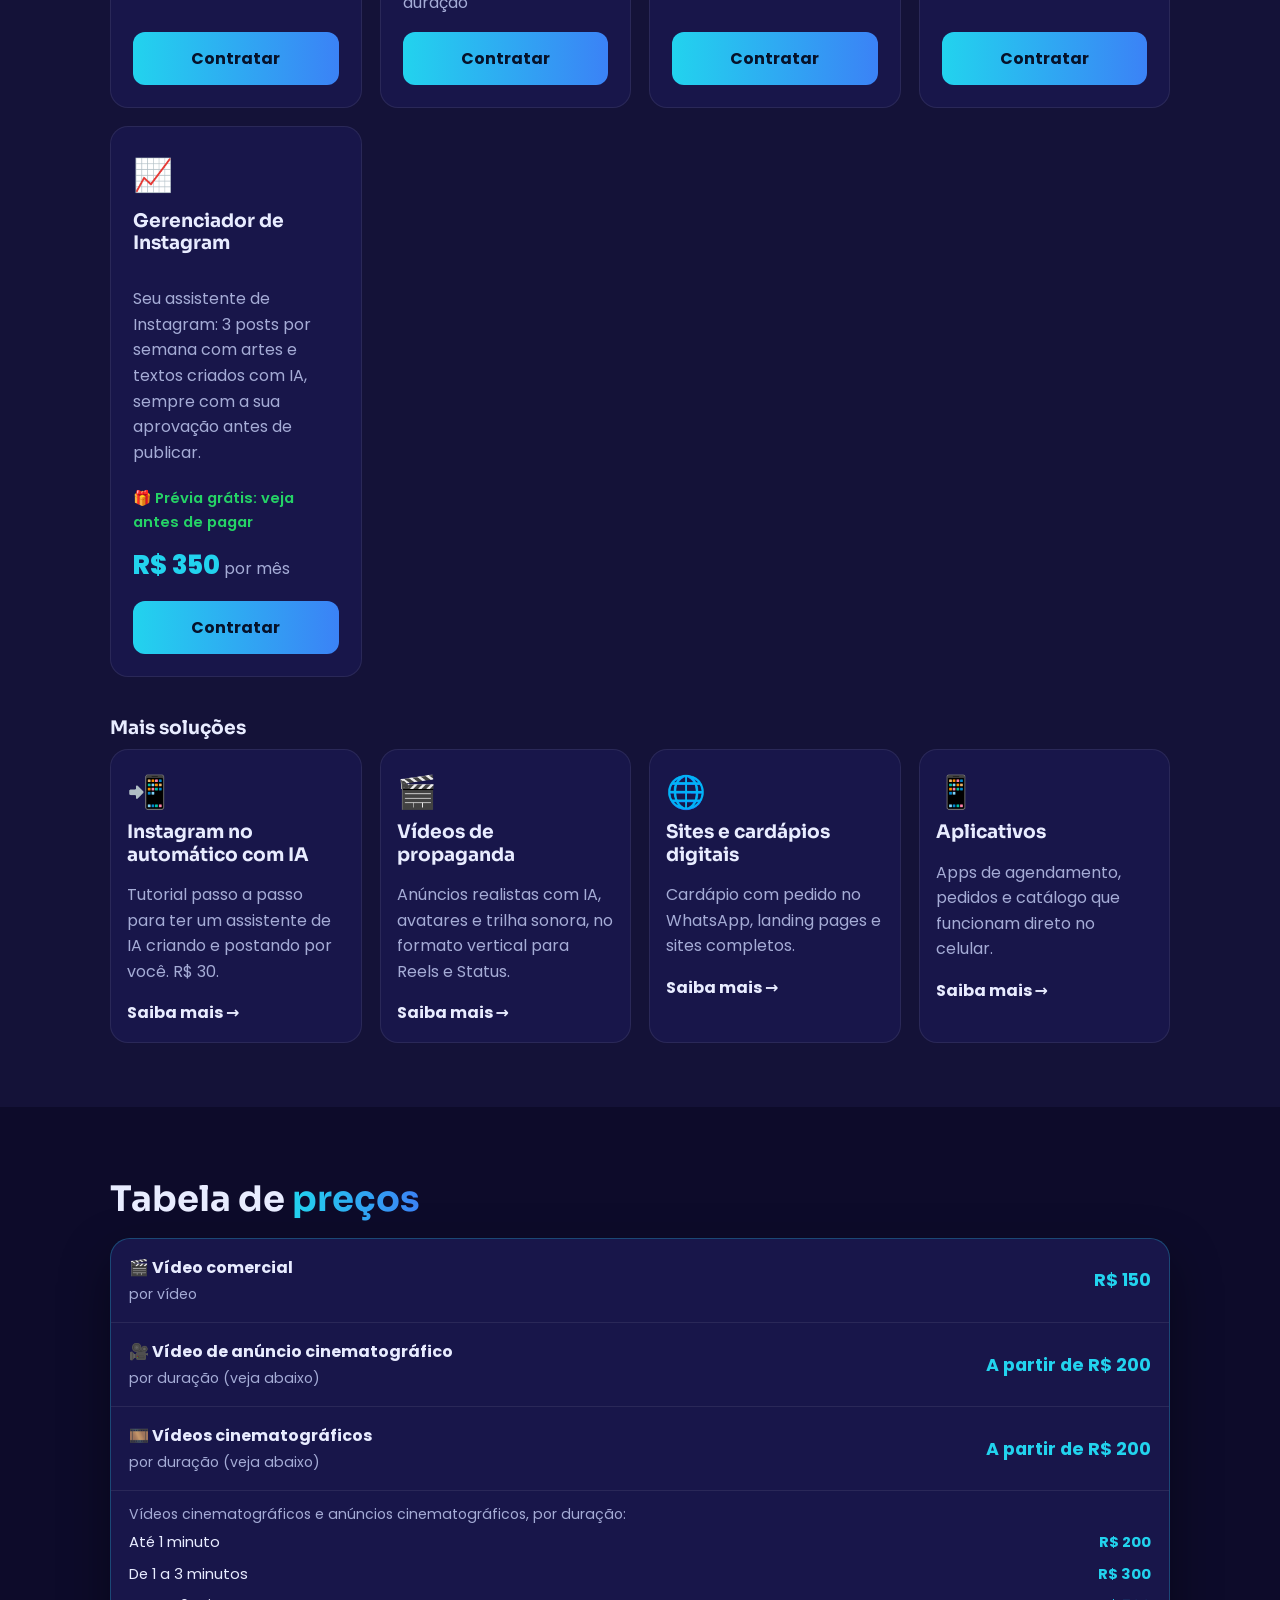
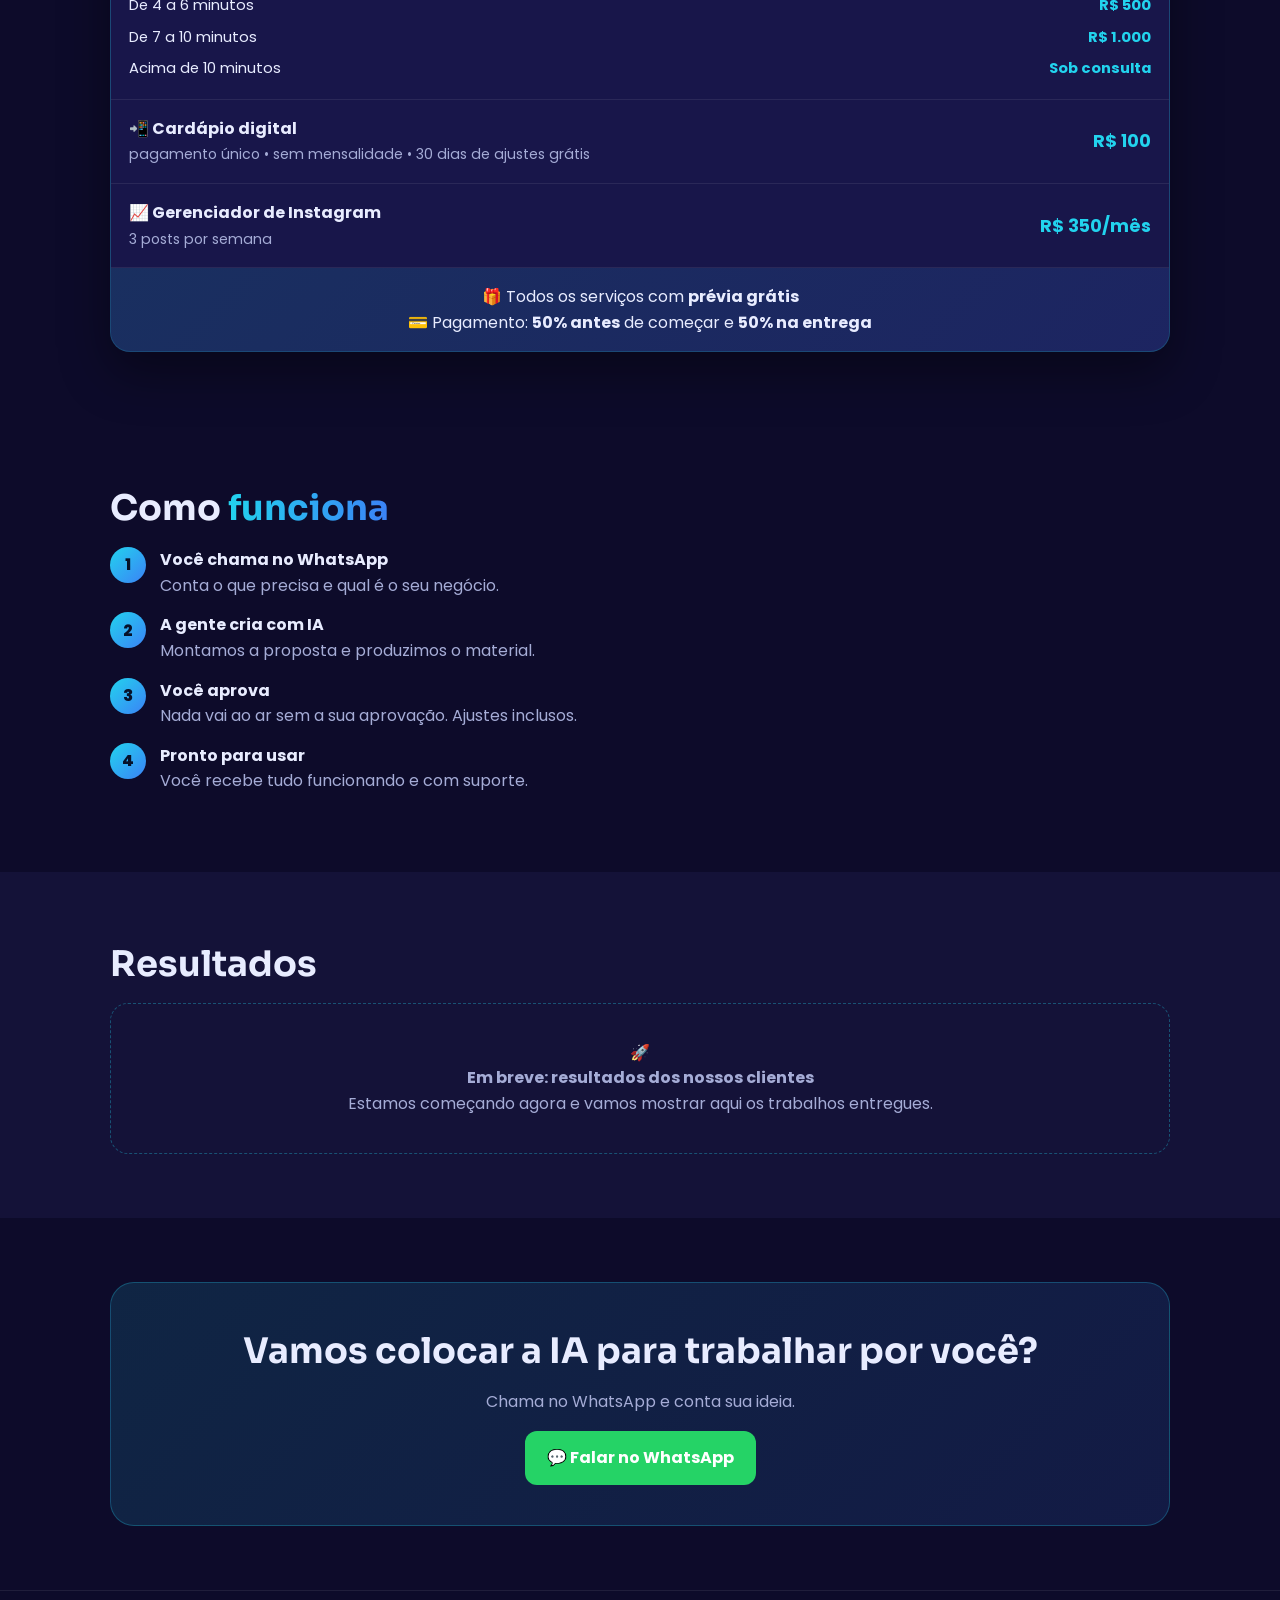
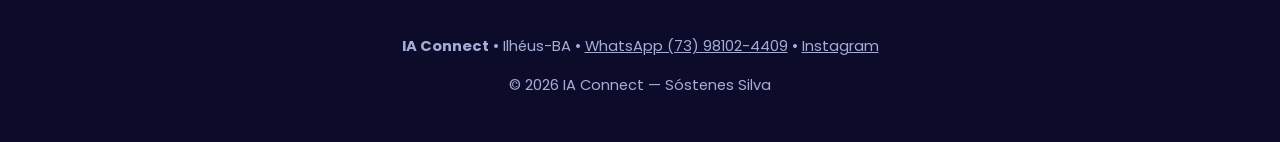
==== commit 290970d0: "Faixas por duração nos vídeos cinematográficos" ====
--- a/index.html
+++ b/index.html
@@ -10,14 +10,14 @@
 <p class="lead">Instagram no automático, vídeos de propaganda, sites, cardápios digitais e aplicativos — criados com IA, com atendimento próximo e humano.</p>
 <div class="btns"><a class="btn btn-p" href="#servicos">Ver serviços</a><a class="btn btn-w" href="https://wa.me/5573981024409?text=Ol%C3%A1%21%20Vim%20pelo%20site%20da%20IA%20Connect%20e%20quero%20saber%20mais.">💬 WhatsApp</a></div></div>
 <div class="reveal"><div class="video video-vertical"><video controls playsinline muted autoplay loop preload="metadata" poster="images/poster-promo.jpg"><source src="videos/iaconnect-promo.mp4" type="video/mp4"></video></div><p class="muted" style="font-size:.88rem;margin-top:8px">▶ Demonstração real: do pedido ao post publicado no Instagram.</p></div></div></section>
-<section id="servicos" class="alt"><div class="wrap"><h2>Nossos <span class="grad">serviços</span></h2><p class="muted">Todo serviço tem <b>prévia grátis</b>: você vê antes e só paga se gostar. Pagamento: 50% para começar e 50% na entrega.</p><div class="grid"><div class="card svc reveal"><div class="ico">🎬</div><h3>Vídeo comercial</h3><p class="muted">Vídeo vertical para Reels, Status e TikTok, feito com IA: roteiro, narração, legendas e trilha sonora com a cara do seu negócio.</p><p class="pv">🎁 Prévia grátis: veja antes de pagar</p><div class="pr"><b class="price">R$ 150</b> <span class="muted">cada vídeo</span></div><button class="btn btn-p full" data-svc="video">Contratar</button></div><div class="card svc reveal"><div class="ico">🎥</div><h3>Vídeo de anúncio cinematográfico</h3><p class="muted">Anúncios realistas com visual de cinema para marcas de carros, tecnologia, cosméticos e anúncios virais: cenas criadas com IA, câmera em movimento e trilha marcante.</p><p class="pv">🎁 Prévia grátis: veja antes de pagar</p><div class="pr"><b class="price">A partir de R$ 200</b> <span class="muted">vídeo de até 1 minuto; vídeos mais longos sob consulta</span></div><button class="btn btn-p full" data-svc="cinema">Contratar</button></div><div class="card svc reveal"><div class="ico">🎞️</div><h3>Vídeos cinematográficos</h3><p class="muted">Cenas de novela, série, filme e documentário criadas com IA: personagens, cenários e narrativa com qualidade de cinema.</p><p class="pv">🎁 Prévia grátis: veja antes de pagar</p><div class="pr"><b class="price">Sob consulta</b> <span class="muted">conforme a duração</span></div><button class="btn btn-p full" data-svc="filme">Contratar</button></div><div class="card svc reveal"><div class="ico">📲</div><h3>Cardápio digital</h3><p class="muted">Cardápio online com fotos, preços e pedido direto no seu WhatsApp. Sem mensalidade e com 30 dias de ajustes grátis.</p><p class="pv">🎁 Prévia grátis: veja antes de pagar</p><div class="pr"><b class="price">R$ 100</b> <span class="muted">pagamento único</span></div><button class="btn btn-p full" data-svc="cardapio">Contratar</button></div><div class="card svc reveal"><div class="ico">📈</div><h3>Gerenciador de Instagram</h3><p class="muted">Seu assistente de Instagram: 3 posts por semana com artes e textos criados com IA, sempre com a sua aprovação antes de publicar.</p><p class="pv">🎁 Prévia grátis: veja antes de pagar</p><div class="pr"><b class="price">R$ 350</b> <span class="muted">por mês</span></div><button class="btn btn-p full" data-svc="insta">Contratar</button></div></div>
+<section id="servicos" class="alt"><div class="wrap"><h2>Nossos <span class="grad">serviços</span></h2><p class="muted">Todo serviço tem <b>prévia grátis</b>: você vê antes e só paga se gostar. Pagamento: 50% para começar e 50% na entrega.</p><div class="grid"><div class="card svc reveal"><div class="ico">🎬</div><h3>Vídeo comercial</h3><p class="muted">Vídeo vertical para Reels, Status e TikTok, feito com IA: roteiro, narração, legendas e trilha sonora com a cara do seu negócio.</p><p class="pv">🎁 Prévia grátis: veja antes de pagar</p><div class="pr"><b class="price">R$ 150</b> <span class="muted">cada vídeo</span></div><button class="btn btn-p full" data-svc="video">Contratar</button></div><div class="card svc reveal"><div class="ico">🎥</div><h3>Vídeo de anúncio cinematográfico</h3><p class="muted">Anúncios realistas com visual de cinema para marcas de carros, tecnologia, cosméticos e anúncios virais: cenas criadas com IA, câmera em movimento e trilha marcante.</p><p class="pv">🎁 Prévia grátis: veja antes de pagar</p><div class="pr"><b class="price">A partir de R$ 200</b> <span class="muted">conforme a duração</span></div><button class="btn btn-p full" data-svc="cinema">Contratar</button></div><div class="card svc reveal"><div class="ico">🎞️</div><h3>Vídeos cinematográficos</h3><p class="muted">Cenas de novela, série, filme e documentário criadas com IA: personagens, cenários e narrativa com qualidade de cinema.</p><p class="pv">🎁 Prévia grátis: veja antes de pagar</p><div class="pr"><b class="price">A partir de R$ 200</b> <span class="muted">conforme a duração</span></div><button class="btn btn-p full" data-svc="filme">Contratar</button></div><div class="card svc reveal"><div class="ico">📲</div><h3>Cardápio digital</h3><p class="muted">Cardápio online com fotos, preços e pedido direto no seu WhatsApp. Sem mensalidade e com 30 dias de ajustes grátis.</p><p class="pv">🎁 Prévia grátis: veja antes de pagar</p><div class="pr"><b class="price">R$ 100</b> <span class="muted">pagamento único</span></div><button class="btn btn-p full" data-svc="cardapio">Contratar</button></div><div class="card svc reveal"><div class="ico">📈</div><h3>Gerenciador de Instagram</h3><p class="muted">Seu assistente de Instagram: 3 posts por semana com artes e textos criados com IA, sempre com a sua aprovação antes de publicar.</p><p class="pv">🎁 Prévia grátis: veja antes de pagar</p><div class="pr"><b class="price">R$ 350</b> <span class="muted">por mês</span></div><button class="btn btn-p full" data-svc="insta">Contratar</button></div></div>
 <h3 style="margin-top:40px">Mais soluções</h3><div class="grid mini">
 <a class="card reveal" href="instagram-ia.html"><div class="ico">📲</div><h3>Instagram no automático com IA</h3><p class="muted">Tutorial passo a passo para ter um assistente de IA criando e postando por você. R$ 30.</p><b>Saiba mais →</b></a>
 <a class="card reveal" href="videos-propaganda.html"><div class="ico">🎬</div><h3>Vídeos de propaganda</h3><p class="muted">Anúncios realistas com IA, avatares e trilha sonora, no formato vertical para Reels e Status.</p><b>Saiba mais →</b></a>
 <a class="card reveal" href="criacao-sites.html"><div class="ico">🌐</div><h3>Sites e cardápios digitais</h3><p class="muted">Cardápio com pedido no WhatsApp, landing pages e sites completos.</p><b>Saiba mais →</b></a>
 <a class="card reveal" href="aplicativos.html"><div class="ico">📱</div><h3>Aplicativos</h3><p class="muted">Apps de agendamento, pedidos e catálogo que funcionam direto no celular.</p><b>Saiba mais →</b></a>
 </div></div></section>
-<section id="precos"><div class="wrap"><h2>Tabela de <span class="grad">preços</span></h2><div class="ptable reveal"><div class="trow"><div><b>🎬 Vídeo comercial</b><br><span class="muted">por vídeo</span></div><b class="tp">R$ 150</b></div><div class="trow"><div><b>🎥 Vídeo de anúncio cinematográfico</b><br><span class="muted">vídeo de até 1 minuto • mais longos sob consulta</span></div><b class="tp">A partir de R$ 200</b></div><div class="trow"><div><b>🎞️ Vídeos cinematográficos</b><br><span class="muted">conforme a duração</span></div><b class="tp">Sob consulta</b></div><div class="trow"><div><b>📲 Cardápio digital</b><br><span class="muted">pagamento único • sem mensalidade • 30 dias de ajustes grátis</span></div><b class="tp">R$ 100</b></div><div class="trow"><div><b>📈 Gestão de Instagram</b><br><span class="muted">3 posts por semana</span></div><b class="tp">R$ 350/mês</b></div><div class="tfoot">🎁 Todos os serviços com <b>prévia grátis</b><br>💳 Pagamento: <b>50% antes</b> de começar e <b>50% na entrega</b></div></div></div></section><section><div class="wrap"><h2>Como <span class="grad">funciona</span></h2><div class="steps" style="max-width:640px">
+<section id="precos"><div class="wrap"><h2>Tabela de <span class="grad">preços</span></h2><div class="ptable reveal"><div class="trow"><div><b>🎬 Vídeo comercial</b><br><span class="muted">por vídeo</span></div><b class="tp">R$ 150</b></div><div class="trow"><div><b>🎥 Vídeo de anúncio cinematográfico</b><br><span class="muted">por duração (veja abaixo)</span></div><b class="tp">A partir de R$ 200</b></div><div class="trow"><div><b>🎞️ Vídeos cinematográficos</b><br><span class="muted">por duração (veja abaixo)</span></div><b class="tp">A partir de R$ 200</b></div><div style="padding:10px 18px 14px;border-bottom:1px solid #ffffff14"><span class="muted" style="font-size:.88em">Vídeos cinematográficos e anúncios cinematográficos, por duração:</span><div class="tier"><span>Até 1 minuto</span><b>R$ 200</b></div><div class="tier"><span>De 1 a 3 minutos</span><b>R$ 300</b></div><div class="tier"><span>De 4 a 6 minutos</span><b>R$ 500</b></div><div class="tier"><span>De 7 a 10 minutos</span><b>R$ 1.000</b></div><div class="tier"><span>Acima de 10 minutos</span><b>Sob consulta</b></div></div><div class="trow"><div><b>📲 Cardápio digital</b><br><span class="muted">pagamento único • sem mensalidade • 30 dias de ajustes grátis</span></div><b class="tp">R$ 100</b></div><div class="trow"><div><b>📈 Gerenciador de Instagram</b><br><span class="muted">3 posts por semana</span></div><b class="tp">R$ 350/mês</b></div><div class="tfoot">🎁 Todos os serviços com <b>prévia grátis</b><br>💳 Pagamento: <b>50% antes</b> de começar e <b>50% na entrega</b></div></div></div></section><section><div class="wrap"><h2>Como <span class="grad">funciona</span></h2><div class="steps" style="max-width:640px">
 <div class="step reveal"><div><b>Você chama no WhatsApp</b><br><span class="muted">Conta o que precisa e qual é o seu negócio.</span></div></div>
 <div class="step reveal"><div><b>A gente cria com IA</b><br><span class="muted">Montamos a proposta e produzimos o material.</span></div></div>
 <div class="step reveal"><div><b>Você aprova</b><br><span class="muted">Nada vai ao ar sem a sua aprovação. Ajustes inclusos.</span></div></div>
@@ -29,5 +29,5 @@
 <div class="info">💳 <b>Como funciona o pagamento:</b> 50% antes de começar o serviço e 50% depois que você receber o serviço pronto. Antes disso, você recebe uma <b>prévia grátis</b>.</div>
 <form id="fm"><label>Seu nome<input name="nome" required></label><label>Nome da empresa<input name="empresa" required></label><label>Cidade / localidade<input name="cidade" required placeholder="Ex.: Ilhéus-BA"></label><label>WhatsApp<input name="whats" type="tel" required placeholder="(73) 9...."></label><label>Descreva o que você deseja<textarea name="desc" rows="3" required></textarea></label>
 <button class="btn btn-w full" type="submit">💬 Enviar pedido no WhatsApp</button></form>
-<div class="pixbox"><h3>Pix para a entrada (50%)</h3><p class="muted" id="mH"></p><img class="qr" id="mQ" alt="QR Code Pix"><div class="pixcode" id="mC"></div><button class="btn btn-o full" id="cp" type="button">📋 Copiar código Pix</button><p class="muted" style="font-size:.85rem">Chave Pix: celular (73) 98102-4409 • Sóstenes Silva</p></div></div></div>
-<script>const SV={"video": {"n": "Vídeo comercial", "p": "R$ 150 cada vídeo", "h": "R$ 75,00", "pix": "00020126360014br.gov.bcb.pix0114+5573981024409520400005303986540575.005802BR5914SOSTENES SILVA6006ILHEUS62120508IACVIDEO63047F5B", "qr": "images/pix-video.png"}, "cinema": {"n": "Vídeo de anúncio cinematográfico", "p": "A partir de R$ 200 vídeo de até 1 minuto; vídeos mais longos sob consulta", "h": "R$ 100,00", "pix": "00020126360014br.gov.bcb.pix0114+55739810244095204000053039865406100.005802BR5914SOSTENES SILVA6006ILHEUS62140510IACANUNCIO6304B28B", "qr": "images/pix-cinema.png"}, "filme": {"n": "Vídeos cinematográficos", "p": "Sob consulta conforme a duração", "h": null, "pix": "00020126360014br.gov.bcb.pix0114+55739810244095204000053039865802BR5914SOSTENES SILVA6006ILHEUS62120508IACFILME630472AE", "qr": "images/pix-filme.png"}, "cardapio": {"n": "Cardápio digital", "p": "R$ 100 pagamento único", "h": "R$ 50,00", "pix": "00020126360014br.gov.bcb.pix0114+5573981024409520400005303986540550.005802BR5914SOSTENES SILVA6006ILHEUS62150511IACCARDAPIO63047DAA", "qr": "images/pix-cardapio.png"}, "insta": {"n": "Gerenciador de Instagram", "p": "R$ 350 por mês", "h": "R$ 175,00", "pix": "00020126360014br.gov.bcb.pix0114+55739810244095204000053039865406175.005802BR5914SOSTENES SILVA6006ILHEUS62120508IACINSTA6304C390", "qr": "images/pix-insta.png"}};</script><script src="main.js"></script></body></html>+<div id="tiers" hidden><label class="muted" style="font-size:.88rem">Duração do vídeo<select id="dur"></select></label><div id="tlist"></div></div><div class="pixbox"><h3>Pix para a entrada (50%)</h3><p class="muted" id="mH"></p><img class="qr" id="mQ" alt="QR Code Pix"><div class="pixcode" id="mC"></div><button class="btn btn-o full" id="cp" type="button">📋 Copiar código Pix</button><p class="muted" style="font-size:.85rem">Chave Pix: celular (73) 98102-4409 • Sóstenes Silva</p></div></div></div>
+<script>const SV={"video": {"n": "Vídeo comercial", "p": "R$ 150 cada vídeo", "h": "R$ 75,00", "pix": "00020126360014br.gov.bcb.pix0114+5573981024409520400005303986540575.005802BR5914SOSTENES SILVA6006ILHEUS62120508IACVIDEO63047F5B", "qr": "images/pix-video.png"}, "cinema": {"n": "Vídeo de anúncio cinematográfico", "p": "A partir de R$ 200", "h": null, "pix": "00020126360014br.gov.bcb.pix0114+55739810244095204000053039865406100.005802BR5914SOSTENES SILVA6006ILHEUS62140510IACANUNCIO6304B28B", "qr": "images/pix-cinema-0.png", "tiers": [{"l": "Até 1 minuto", "p": "R$ 200", "h": "R$ 100,00", "pix": "00020126360014br.gov.bcb.pix0114+55739810244095204000053039865406100.005802BR5914SOSTENES SILVA6006ILHEUS62140510IACANUNCIO6304B28B", "qr": "images/pix-cinema-0.png"}, {"l": "De 1 a 3 minutos", "p": "R$ 300", "h": "R$ 150,00", "pix": "00020126360014br.gov.bcb.pix0114+55739810244095204000053039865406150.005802BR5914SOSTENES SILVA6006ILHEUS62140510IACANUNCIO63049DDA", "qr": "images/pix-cinema-1.png"}, {"l": "De 4 a 6 minutos", "p": "R$ 500", "h": "R$ 250,00", "pix": "00020126360014br.gov.bcb.pix0114+55739810244095204000053039865406250.005802BR5914SOSTENES SILVA6006ILHEUS62140510IACANUNCIO630411BE", "qr": "images/pix-cinema-2.png"}, {"l": "De 7 a 10 minutos", "p": "R$ 1.000", "h": "R$ 500,00", "pix": "00020126360014br.gov.bcb.pix0114+55739810244095204000053039865406500.005802BR5914SOSTENES SILVA6006ILHEUS62140510IACANUNCIO63044DDA", "qr": "images/pix-cinema-3.png"}, {"l": "Acima de 10 minutos", "p": "Sob consulta", "h": null, "pix": "00020126360014br.gov.bcb.pix0114+55739810244095204000053039865802BR5914SOSTENES SILVA6006ILHEUS62140510IACANUNCIO63045B32", "qr": "images/pix-cinema-4.png"}]}, "filme": {"n": "Vídeos cinematográficos", "p": "A partir de R$ 200", "h": null, "pix": "00020126360014br.gov.bcb.pix0114+55739810244095204000053039865406100.005802BR5914SOSTENES SILVA6006ILHEUS62120508IACFILME63045A9B", "qr": "images/pix-filme-0.png", "tiers": [{"l": "Até 1 minuto", "p": "R$ 200", "h": "R$ 100,00", "pix": "00020126360014br.gov.bcb.pix0114+55739810244095204000053039865406100.005802BR5914SOSTENES SILVA6006ILHEUS62120508IACFILME63045A9B", "qr": "images/pix-filme-0.png"}, {"l": "De 1 a 3 minutos", "p": "R$ 300", "h": "R$ 150,00", "pix": "00020126360014br.gov.bcb.pix0114+55739810244095204000053039865406150.005802BR5914SOSTENES SILVA6006ILHEUS62120508IACFILME63044AFF", "qr": "images/pix-filme-1.png"}, {"l": "De 4 a 6 minutos", "p": "R$ 500", "h": "R$ 250,00", "pix": "00020126360014br.gov.bcb.pix0114+55739810244095204000053039865406250.005802BR5914SOSTENES SILVA6006ILHEUS62120508IACFILME6304970F", "qr": "images/pix-filme-2.png"}, {"l": "De 7 a 10 minutos", "p": "R$ 1.000", "h": "R$ 500,00", "pix": "00020126360014br.gov.bcb.pix0114+55739810244095204000053039865406500.005802BR5914SOSTENES SILVA6006ILHEUS62120508IACFILME630497E5", "qr": "images/pix-filme-3.png"}, {"l": "Acima de 10 minutos", "p": "Sob consulta", "h": null, "pix": "00020126360014br.gov.bcb.pix0114+55739810244095204000053039865802BR5914SOSTENES SILVA6006ILHEUS62120508IACFILME630472AE", "qr": "images/pix-filme-4.png"}]}, "cardapio": {"n": "Cardápio digital", "p": "R$ 100 pagamento único", "h": "R$ 50,00", "pix": "00020126360014br.gov.bcb.pix0114+5573981024409520400005303986540550.005802BR5914SOSTENES SILVA6006ILHEUS62150511IACCARDAPIO63047DAA", "qr": "images/pix-cardapio.png"}, "insta": {"n": "Gerenciador de Instagram", "p": "R$ 350 por mês", "h": "R$ 175,00", "pix": "00020126360014br.gov.bcb.pix0114+55739810244095204000053039865406175.005802BR5914SOSTENES SILVA6006ILHEUS62120508IACINSTA6304C390", "qr": "images/pix-insta.png"}};</script><script src="main.js"></script></body></html>
--- a/style.css
+++ b/style.css
@@ -55,3 +55,5 @@
 .ptable{background:var(--card);border:1px solid #22d3ee44;border-radius:20px;overflow:hidden;box-shadow:0 20px 50px #0006}
 .trow{display:flex;justify-content:space-between;align-items:center;gap:14px;padding:16px 18px;border-bottom:1px solid #ffffff14}.trow .muted{font-size:.88em}
 .tp{color:var(--cy);font-size:1.1rem;text-align:right;white-space:nowrap}.tfoot{padding:16px 18px;background:linear-gradient(135deg,#22d3ee22,#3b82f622);text-align:center}
+.tier{display:flex;justify-content:space-between;padding:4px 0;font-size:.92rem}.tier b{color:var(--cy)}
+#tiers{margin-top:18px}#tiers select{display:block;width:100%;margin:4px 0 10px;padding:12px;border-radius:10px;border:1px solid #ffffff22;background:#0a0920;color:var(--tx);font:inherit}
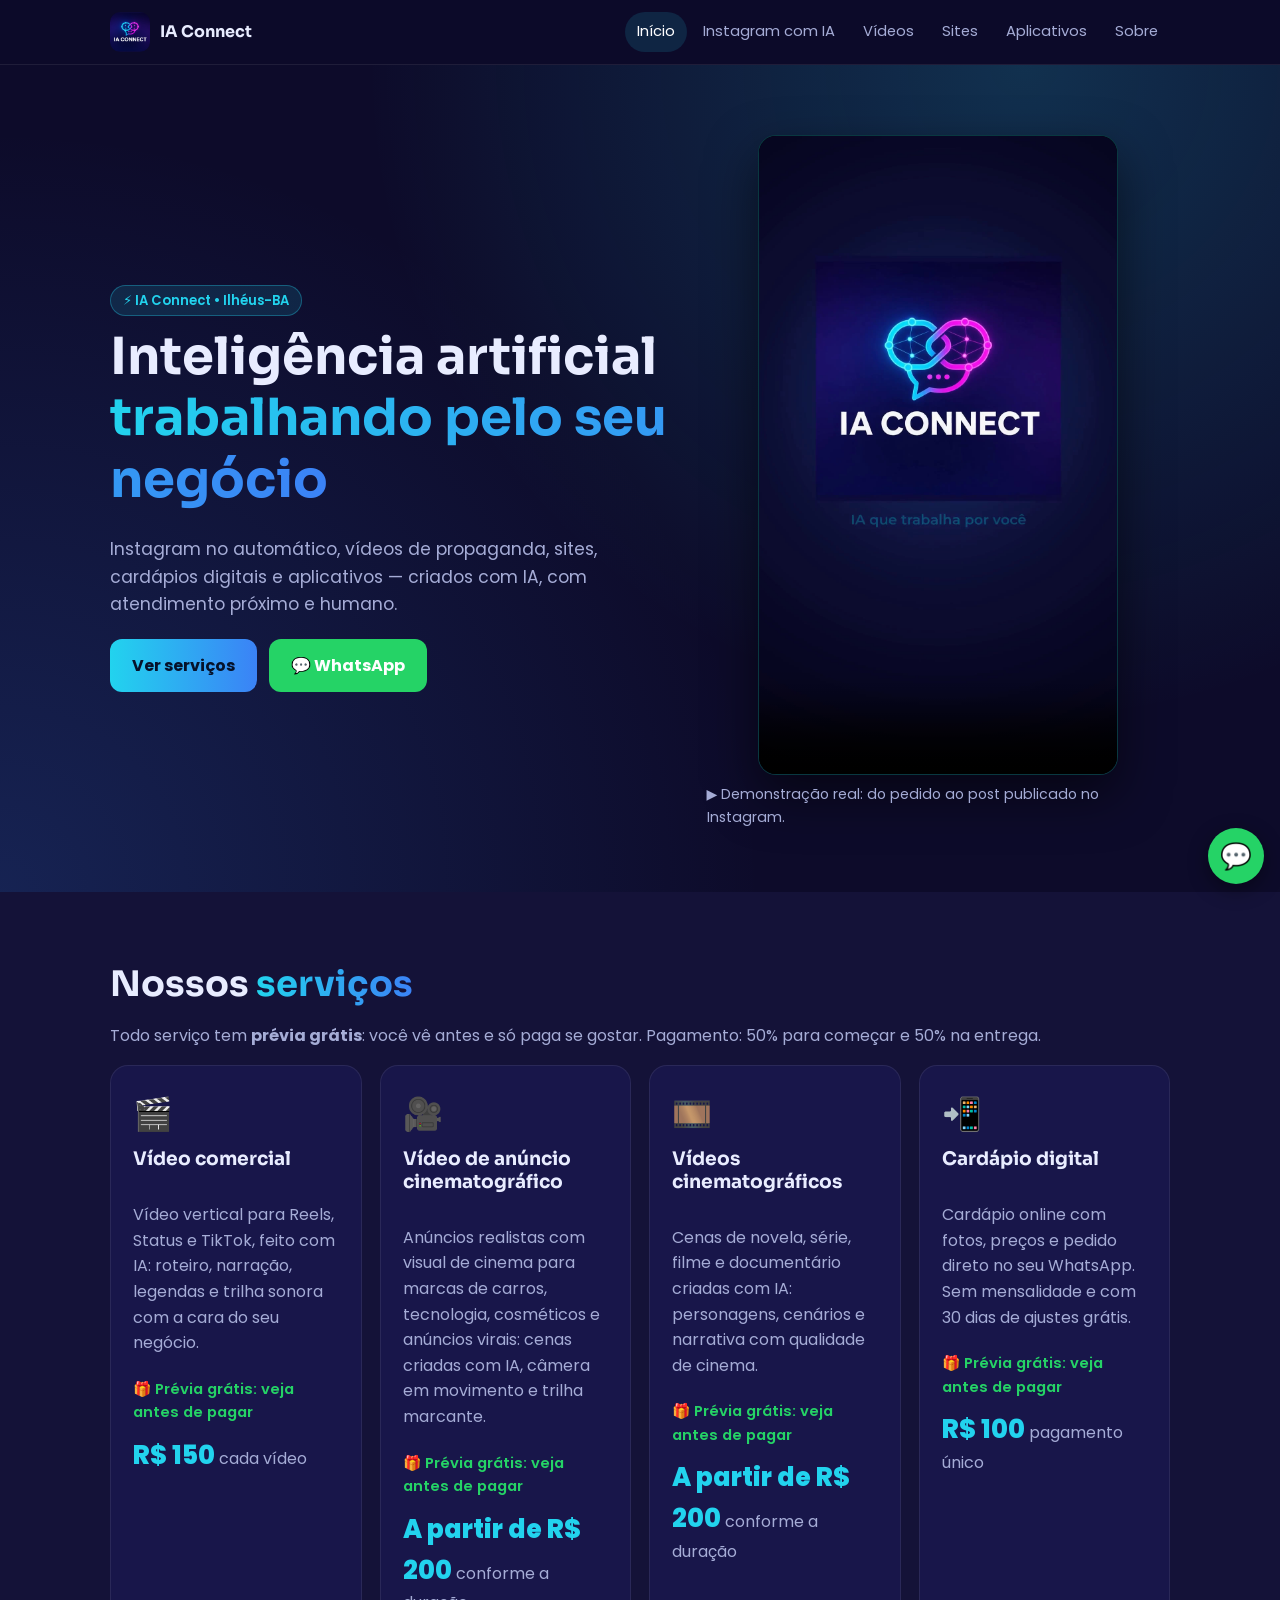
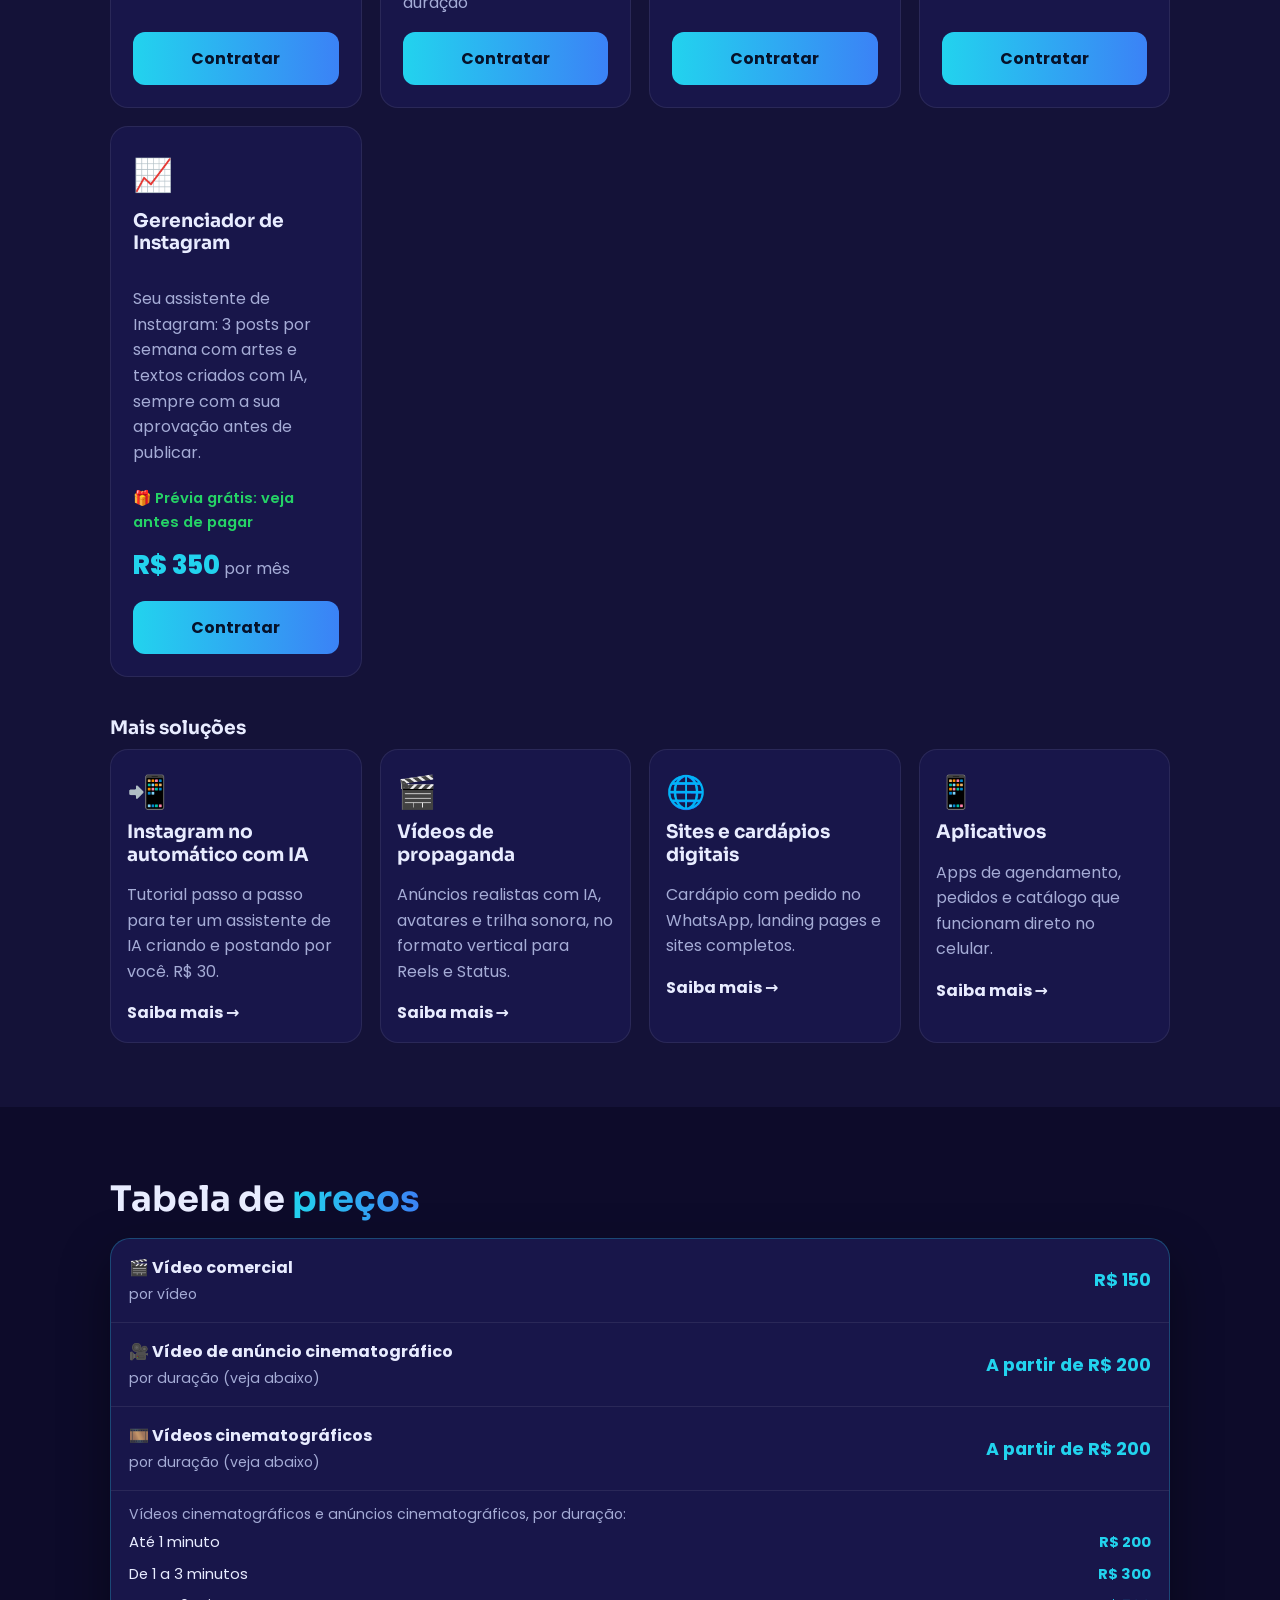
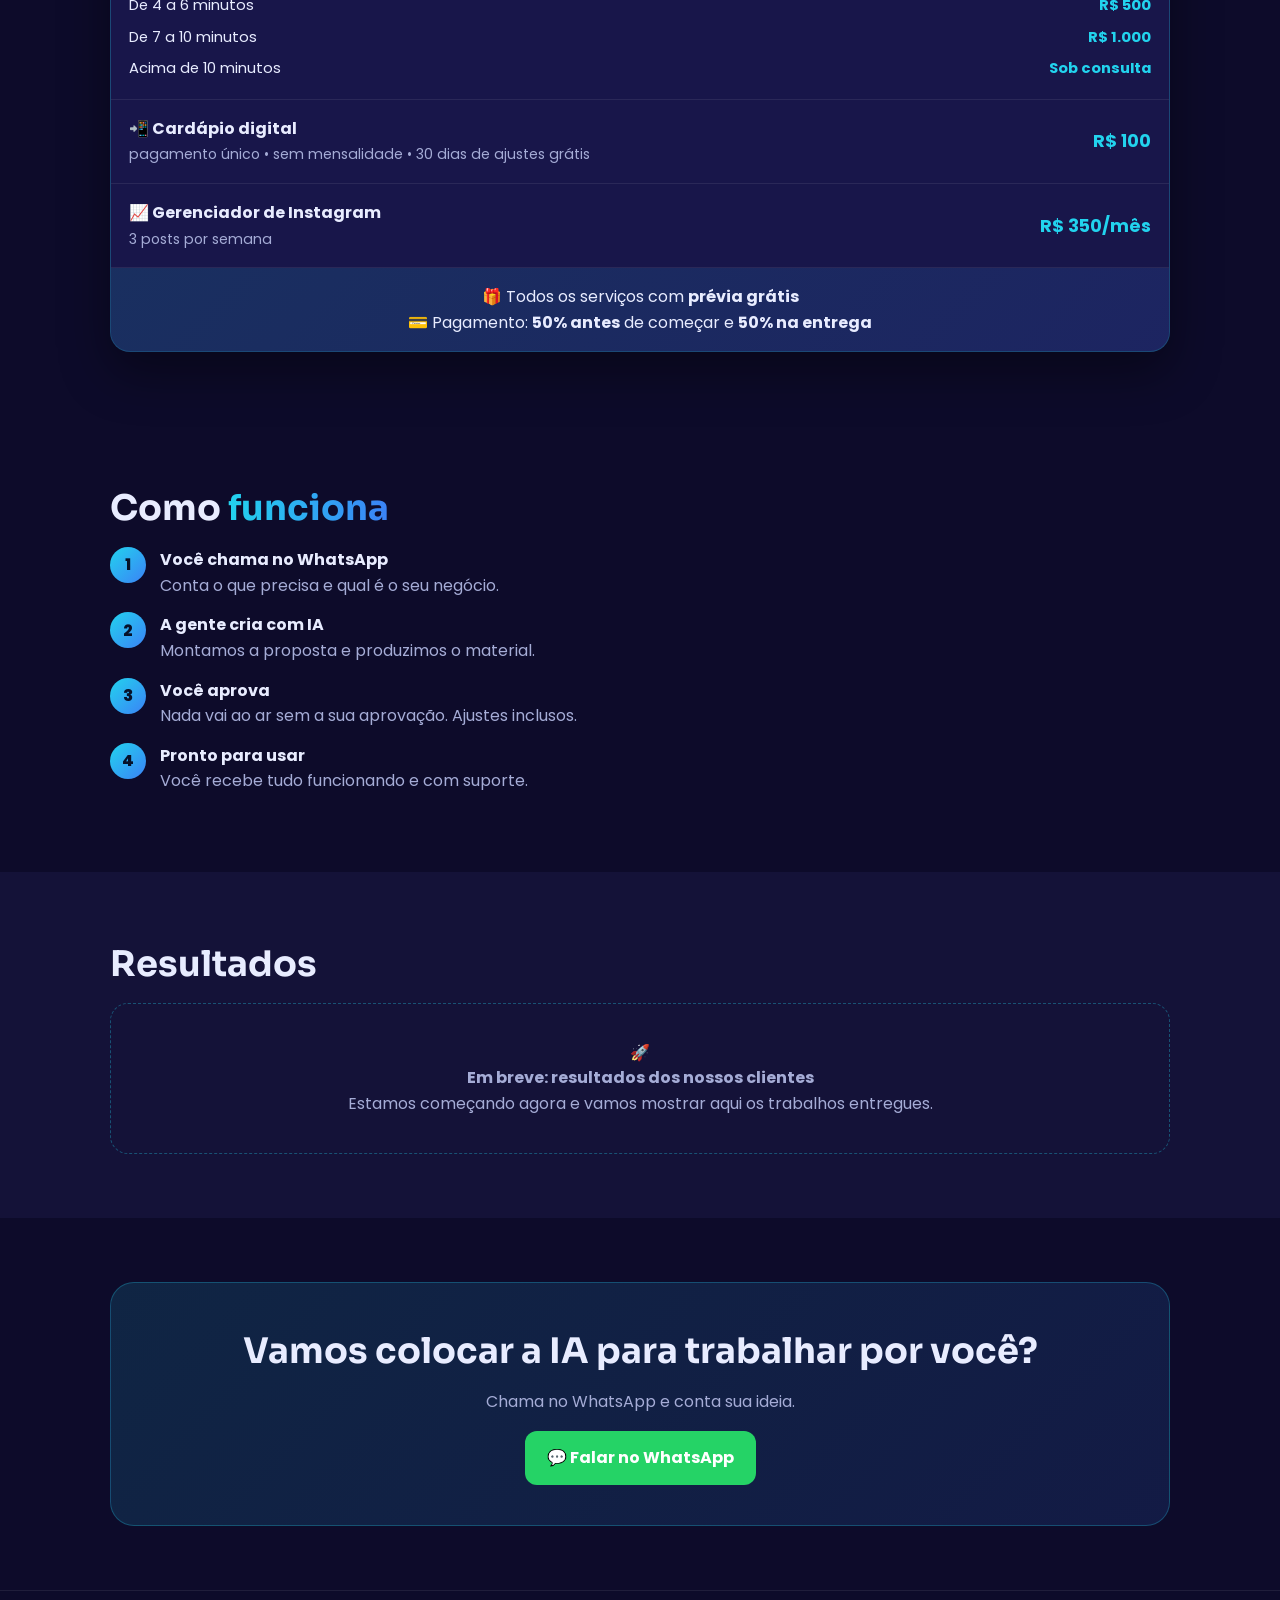
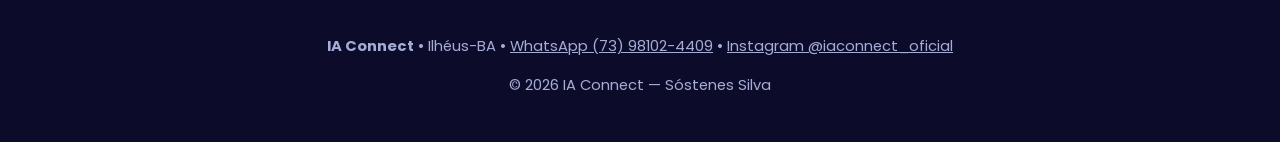
==== commit 8cbe8c53: "Instagram: @iaconnect_oficial" ====
--- a/index.html
+++ b/index.html
@@ -23,7 +23,7 @@
 <div class="step reveal"><div><b>Você aprova</b><br><span class="muted">Nada vai ao ar sem a sua aprovação. Ajustes inclusos.</span></div></div>
 <div class="step reveal"><div><b>Pronto para usar</b><br><span class="muted">Você recebe tudo funcionando e com suporte.</span></div></div></div></div></section>
 <section class="alt"><div class="wrap"><h2>Resultados</h2><div class="placeholder reveal">🚀<br><b>Em breve: resultados dos nossos clientes</b><br>Estamos começando agora e vamos mostrar aqui os trabalhos entregues.</div></div></section>
-<section><div class="wrap"><div class="cta reveal"><h2>Vamos colocar a IA para trabalhar por você?</h2><p class="muted">Chama no WhatsApp e conta sua ideia.</p><a class="btn btn-w" href="https://wa.me/5573981024409?text=Ol%C3%A1%21%20Vim%20pelo%20site%20da%20IA%20Connect%20e%20quero%20saber%20mais.">💬 Falar no WhatsApp</a></div></div></section></main><footer><div class="wrap"><p><b>IA Connect</b> • Ilhéus-BA • <a href="https://wa.me/5573981024409?text=Ol%C3%A1%21%20Vim%20pelo%20site%20da%20IA%20Connect.">WhatsApp (73) 98102-4409</a> • <a href="https://www.instagram.com/sostenes_angel/">Instagram</a></p><p>© 2026 IA Connect — Sóstenes Silva</p></div></footer>
+<section><div class="wrap"><div class="cta reveal"><h2>Vamos colocar a IA para trabalhar por você?</h2><p class="muted">Chama no WhatsApp e conta sua ideia.</p><a class="btn btn-w" href="https://wa.me/5573981024409?text=Ol%C3%A1%21%20Vim%20pelo%20site%20da%20IA%20Connect%20e%20quero%20saber%20mais.">💬 Falar no WhatsApp</a></div></div></section></main><footer><div class="wrap"><p><b>IA Connect</b> • Ilhéus-BA • <a href="https://wa.me/5573981024409?text=Ol%C3%A1%21%20Vim%20pelo%20site%20da%20IA%20Connect.">WhatsApp (73) 98102-4409</a> • <a href="https://instagram.com/iaconnect_oficial" target="_blank" rel="noopener">Instagram @iaconnect_oficial</a></p><p>© 2026 IA Connect — Sóstenes Silva</p></div></footer>
 <a class="wa-float" href="https://wa.me/5573981024409?text=Ol%C3%A1%21%20Vim%20pelo%20site%20da%20IA%20Connect." aria-label="WhatsApp">💬</a><div id="mdl" class="mdl" hidden><div class="mbox"><button class="x" aria-label="Fechar">✕</button>
 <span class="tag">Contratar</span><h2 id="mN"></h2><p>Valor total: <b class="price" id="mP" style="font-size:1.5rem"></b></p>
 <div class="info">💳 <b>Como funciona o pagamento:</b> 50% antes de começar o serviço e 50% depois que você receber o serviço pronto. Antes disso, você recebe uma <b>prévia grátis</b>.</div>
--- a/style.css
+++ b/style.css
@@ -57,3 +57,4 @@
 .tp{color:var(--cy);font-size:1.1rem;text-align:right;white-space:nowrap}.tfoot{padding:16px 18px;background:linear-gradient(135deg,#22d3ee22,#3b82f622);text-align:center}
 .tier{display:flex;justify-content:space-between;padding:4px 0;font-size:.92rem}.tier b{color:var(--cy)}
 #tiers{margin-top:18px}#tiers select{display:block;width:100%;margin:4px 0 10px;padding:12px;border-radius:10px;border:1px solid #ffffff22;background:#0a0920;color:var(--tx);font:inherit}
+.brandvis{text-align:center;padding:30px;border-radius:28px;background:radial-gradient(circle,#22d3ee26,transparent 70%)}.brandvis img{width:min(260px,70%);margin:0 auto;border-radius:32px;box-shadow:0 0 60px #22d3ee55;border:1px solid #22d3ee55}.brandvis p{color:var(--mu);margin-top:16px;font-weight:600}
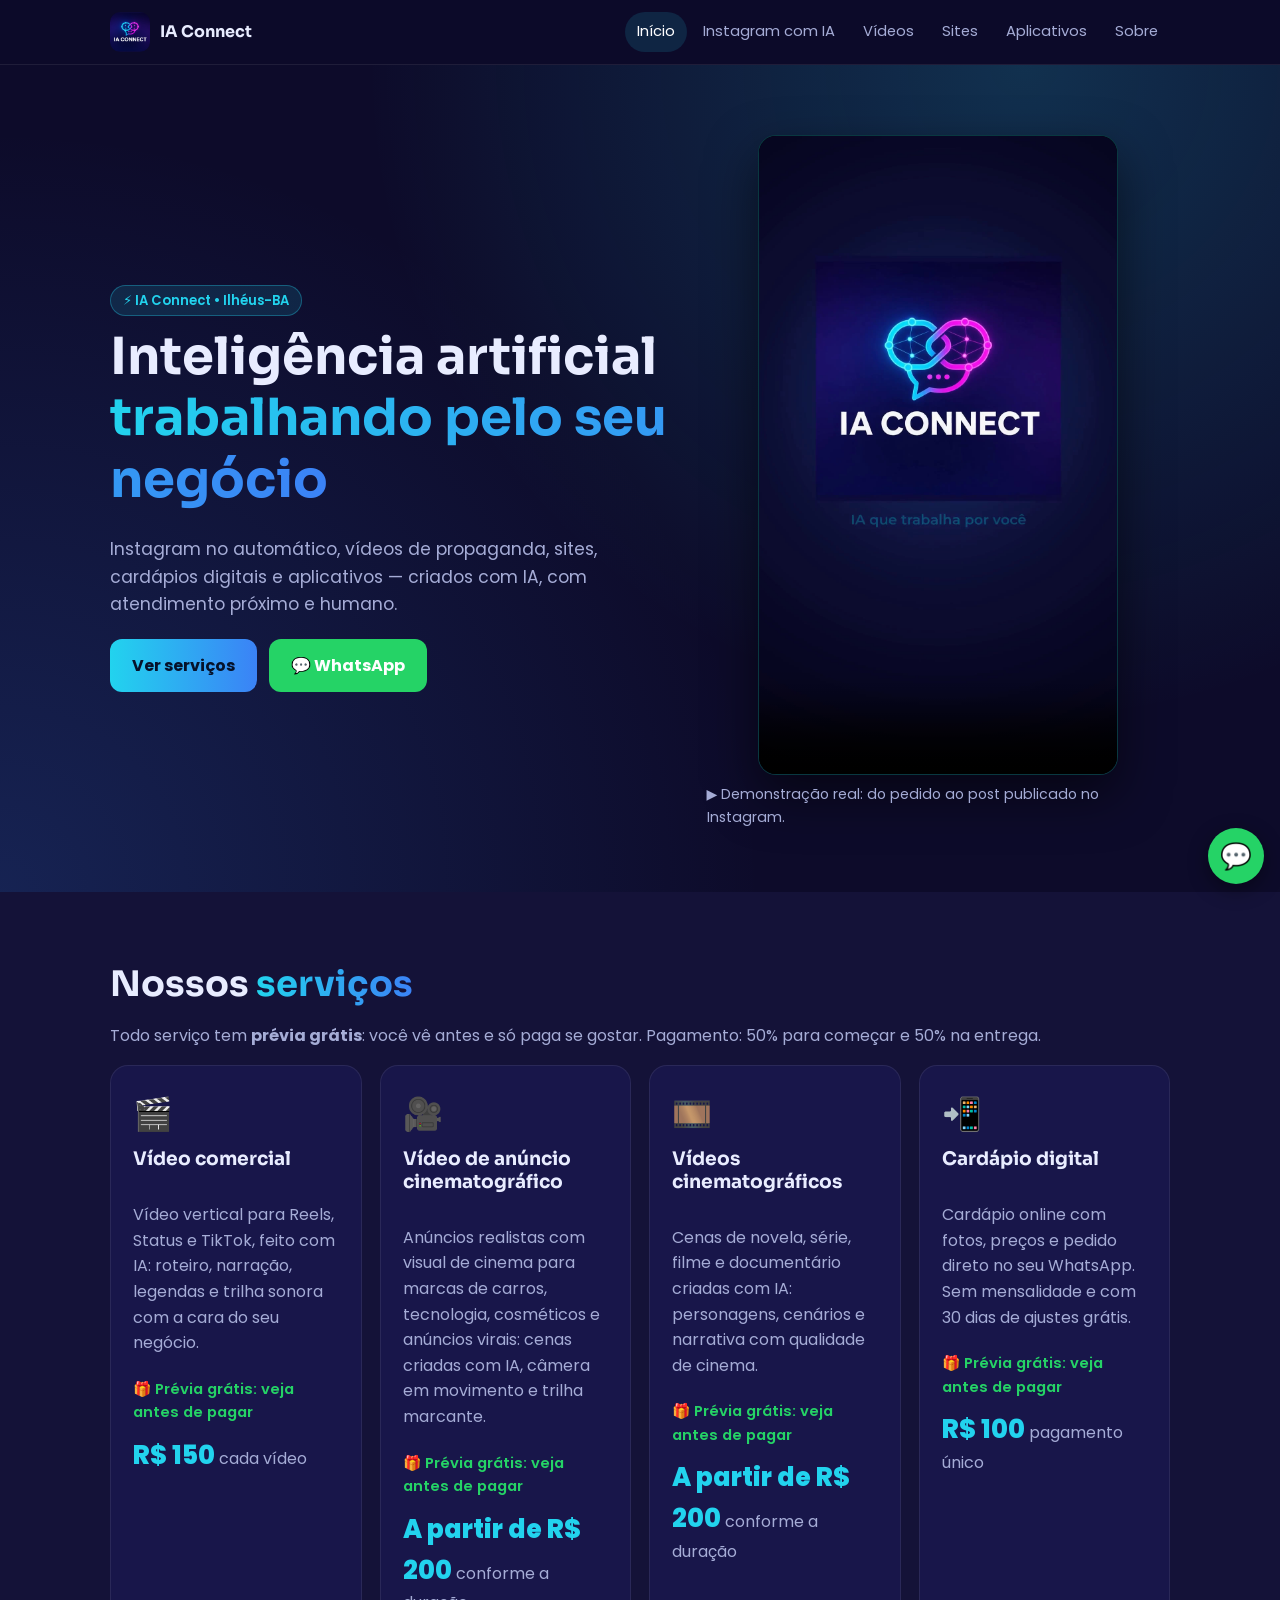
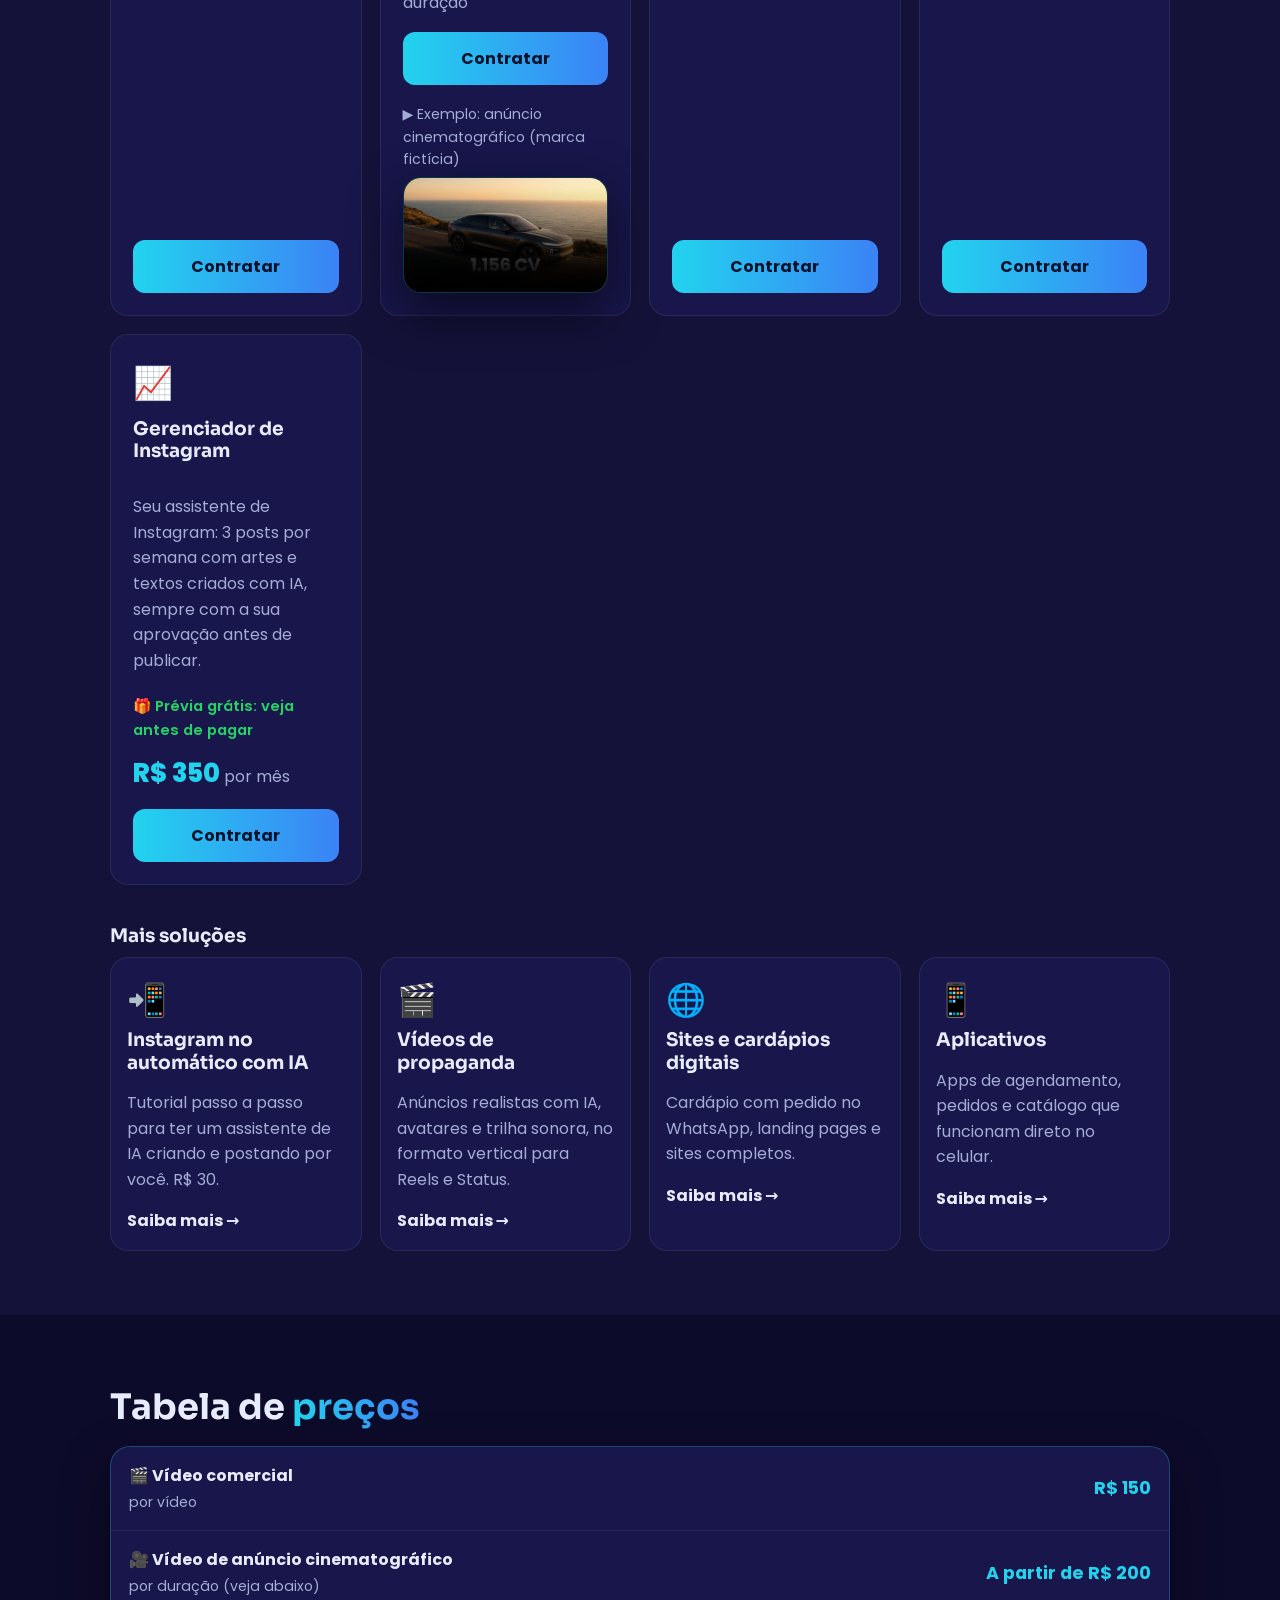
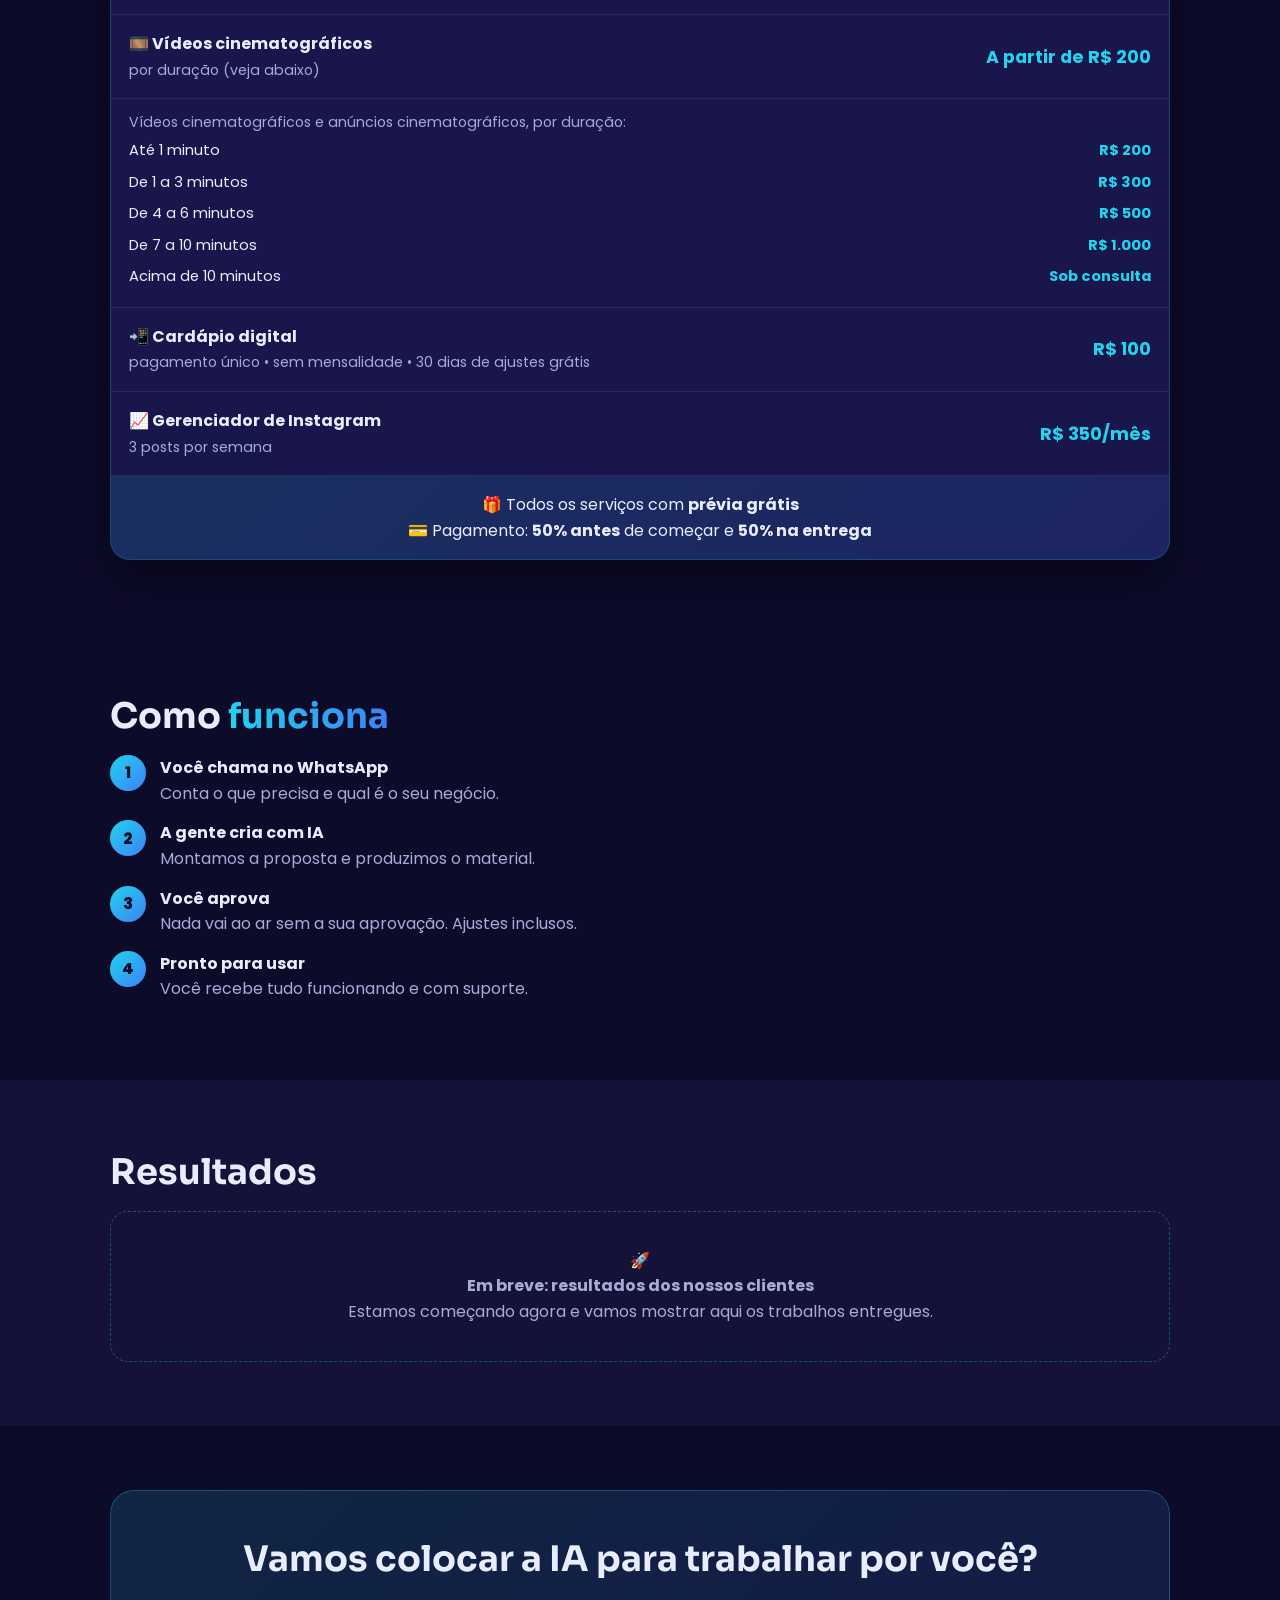
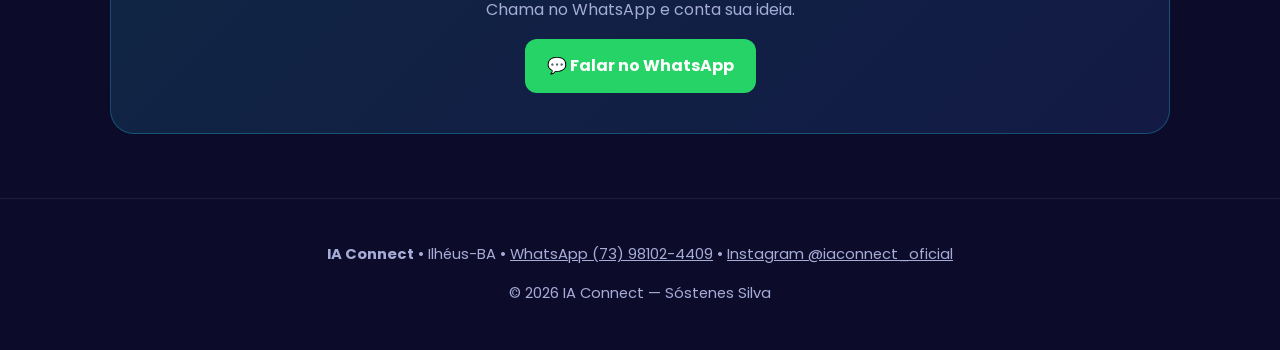
==== commit 7e0c01f8: "Exemplo anúncio cinematográfico AURION" ====
--- a/index.html
+++ b/index.html
@@ -10,7 +10,7 @@
 <p class="lead">Instagram no automático, vídeos de propaganda, sites, cardápios digitais e aplicativos — criados com IA, com atendimento próximo e humano.</p>
 <div class="btns"><a class="btn btn-p" href="#servicos">Ver serviços</a><a class="btn btn-w" href="https://wa.me/5573981024409?text=Ol%C3%A1%21%20Vim%20pelo%20site%20da%20IA%20Connect%20e%20quero%20saber%20mais.">💬 WhatsApp</a></div></div>
 <div class="reveal"><div class="video video-vertical"><video controls playsinline muted autoplay loop preload="metadata" poster="images/poster-promo.jpg"><source src="videos/iaconnect-promo.mp4" type="video/mp4"></video></div><p class="muted" style="font-size:.88rem;margin-top:8px">▶ Demonstração real: do pedido ao post publicado no Instagram.</p></div></div></section>
-<section id="servicos" class="alt"><div class="wrap"><h2>Nossos <span class="grad">serviços</span></h2><p class="muted">Todo serviço tem <b>prévia grátis</b>: você vê antes e só paga se gostar. Pagamento: 50% para começar e 50% na entrega.</p><div class="grid"><div class="card svc reveal"><div class="ico">🎬</div><h3>Vídeo comercial</h3><p class="muted">Vídeo vertical para Reels, Status e TikTok, feito com IA: roteiro, narração, legendas e trilha sonora com a cara do seu negócio.</p><p class="pv">🎁 Prévia grátis: veja antes de pagar</p><div class="pr"><b class="price">R$ 150</b> <span class="muted">cada vídeo</span></div><button class="btn btn-p full" data-svc="video">Contratar</button></div><div class="card svc reveal"><div class="ico">🎥</div><h3>Vídeo de anúncio cinematográfico</h3><p class="muted">Anúncios realistas com visual de cinema para marcas de carros, tecnologia, cosméticos e anúncios virais: cenas criadas com IA, câmera em movimento e trilha marcante.</p><p class="pv">🎁 Prévia grátis: veja antes de pagar</p><div class="pr"><b class="price">A partir de R$ 200</b> <span class="muted">conforme a duração</span></div><button class="btn btn-p full" data-svc="cinema">Contratar</button></div><div class="card svc reveal"><div class="ico">🎞️</div><h3>Vídeos cinematográficos</h3><p class="muted">Cenas de novela, série, filme e documentário criadas com IA: personagens, cenários e narrativa com qualidade de cinema.</p><p class="pv">🎁 Prévia grátis: veja antes de pagar</p><div class="pr"><b class="price">A partir de R$ 200</b> <span class="muted">conforme a duração</span></div><button class="btn btn-p full" data-svc="filme">Contratar</button></div><div class="card svc reveal"><div class="ico">📲</div><h3>Cardápio digital</h3><p class="muted">Cardápio online com fotos, preços e pedido direto no seu WhatsApp. Sem mensalidade e com 30 dias de ajustes grátis.</p><p class="pv">🎁 Prévia grátis: veja antes de pagar</p><div class="pr"><b class="price">R$ 100</b> <span class="muted">pagamento único</span></div><button class="btn btn-p full" data-svc="cardapio">Contratar</button></div><div class="card svc reveal"><div class="ico">📈</div><h3>Gerenciador de Instagram</h3><p class="muted">Seu assistente de Instagram: 3 posts por semana com artes e textos criados com IA, sempre com a sua aprovação antes de publicar.</p><p class="pv">🎁 Prévia grátis: veja antes de pagar</p><div class="pr"><b class="price">R$ 350</b> <span class="muted">por mês</span></div><button class="btn btn-p full" data-svc="insta">Contratar</button></div></div>
+<section id="servicos" class="alt"><div class="wrap"><h2>Nossos <span class="grad">serviços</span></h2><p class="muted">Todo serviço tem <b>prévia grátis</b>: você vê antes e só paga se gostar. Pagamento: 50% para começar e 50% na entrega.</p><div class="grid"><div class="card svc reveal"><div class="ico">🎬</div><h3>Vídeo comercial</h3><p class="muted">Vídeo vertical para Reels, Status e TikTok, feito com IA: roteiro, narração, legendas e trilha sonora com a cara do seu negócio.</p><p class="pv">🎁 Prévia grátis: veja antes de pagar</p><div class="pr"><b class="price">R$ 150</b> <span class="muted">cada vídeo</span></div><button class="btn btn-p full" data-svc="video">Contratar</button></div><div class="card svc reveal"><div class="ico">🎥</div><h3>Vídeo de anúncio cinematográfico</h3><p class="muted">Anúncios realistas com visual de cinema para marcas de carros, tecnologia, cosméticos e anúncios virais: cenas criadas com IA, câmera em movimento e trilha marcante.</p><p class="pv">🎁 Prévia grátis: veja antes de pagar</p><div class="pr"><b class="price">A partir de R$ 200</b> <span class="muted">conforme a duração</span></div><button class="btn btn-p full" data-svc="cinema">Contratar</button><div class="ex"><p class="muted" style="font-size:.88rem;margin:12px 0 6px">▶ Exemplo: anúncio cinematográfico (marca fictícia)</p><div class="video"><video controls playsinline preload="metadata" poster="images/poster-aurion.jpg"><source src="videos/anuncio-aurion.mp4" type="video/mp4"></video></div></div></div><div class="card svc reveal"><div class="ico">🎞️</div><h3>Vídeos cinematográficos</h3><p class="muted">Cenas de novela, série, filme e documentário criadas com IA: personagens, cenários e narrativa com qualidade de cinema.</p><p class="pv">🎁 Prévia grátis: veja antes de pagar</p><div class="pr"><b class="price">A partir de R$ 200</b> <span class="muted">conforme a duração</span></div><button class="btn btn-p full" data-svc="filme">Contratar</button></div><div class="card svc reveal"><div class="ico">📲</div><h3>Cardápio digital</h3><p class="muted">Cardápio online com fotos, preços e pedido direto no seu WhatsApp. Sem mensalidade e com 30 dias de ajustes grátis.</p><p class="pv">🎁 Prévia grátis: veja antes de pagar</p><div class="pr"><b class="price">R$ 100</b> <span class="muted">pagamento único</span></div><button class="btn btn-p full" data-svc="cardapio">Contratar</button></div><div class="card svc reveal"><div class="ico">📈</div><h3>Gerenciador de Instagram</h3><p class="muted">Seu assistente de Instagram: 3 posts por semana com artes e textos criados com IA, sempre com a sua aprovação antes de publicar.</p><p class="pv">🎁 Prévia grátis: veja antes de pagar</p><div class="pr"><b class="price">R$ 350</b> <span class="muted">por mês</span></div><button class="btn btn-p full" data-svc="insta">Contratar</button></div></div>
 <h3 style="margin-top:40px">Mais soluções</h3><div class="grid mini">
 <a class="card reveal" href="instagram-ia.html"><div class="ico">📲</div><h3>Instagram no automático com IA</h3><p class="muted">Tutorial passo a passo para ter um assistente de IA criando e postando por você. R$ 30.</p><b>Saiba mais →</b></a>
 <a class="card reveal" href="videos-propaganda.html"><div class="ico">🎬</div><h3>Vídeos de propaganda</h3><p class="muted">Anúncios realistas com IA, avatares e trilha sonora, no formato vertical para Reels e Status.</p><b>Saiba mais →</b></a>
